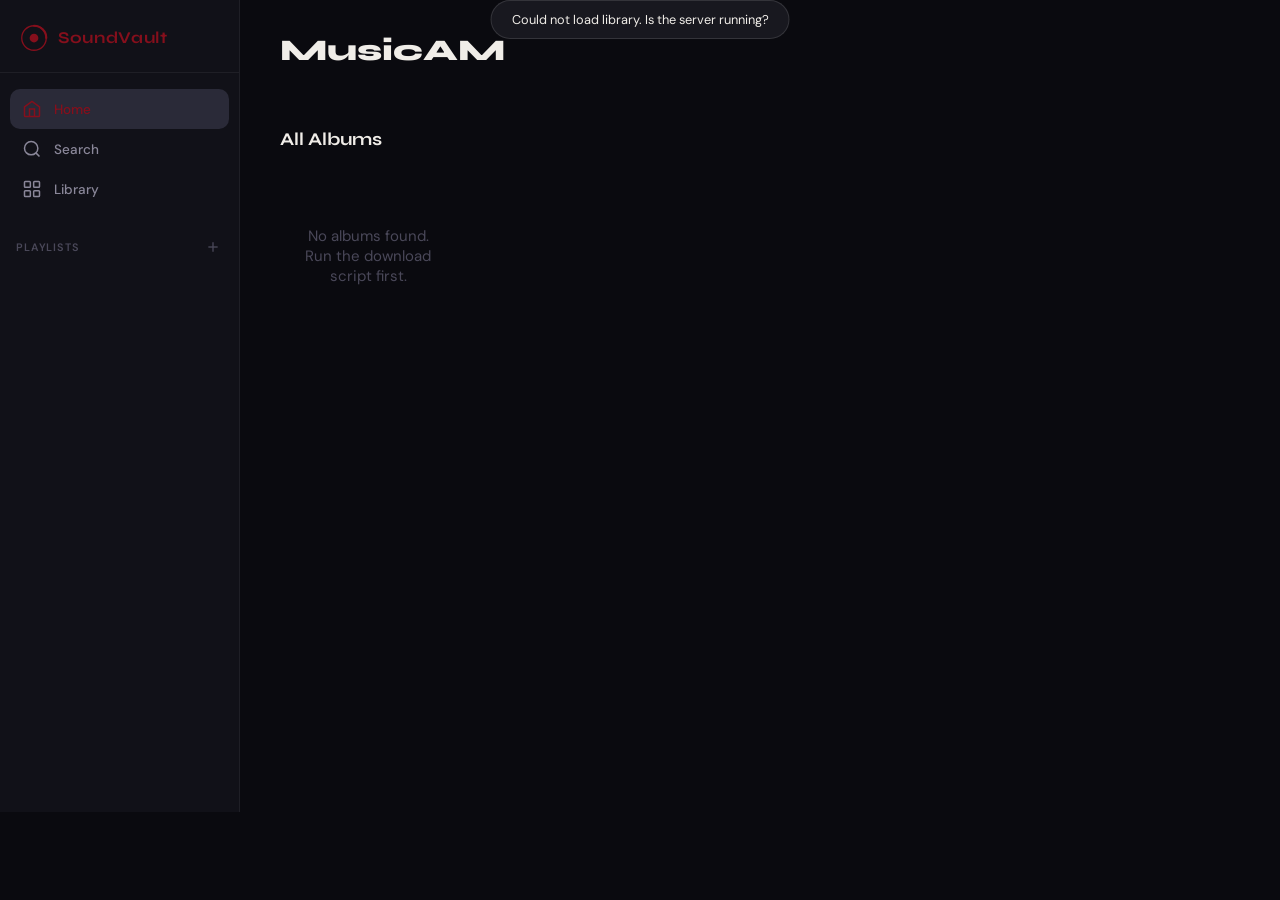
==== index.html @ 34a5ce70 "Add search bars to Songs and Downloaded sections" ====
<!DOCTYPE html>
<html lang="en">

<head>
  <meta charset="UTF-8" />
  <meta name="viewport"
    content="width=device-width, initial-scale=1.0, maximum-scale=1.0, user-scalable=no, viewport-fit=cover" />
  <meta name="apple-mobile-web-app-capable" content="yes" />
  <meta name="apple-mobile-web-app-status-bar-style" content="black-translucent" />
  <meta name="apple-mobile-web-app-title" content="SoundVault" />
  <meta name="theme-color" content="#0a0a0f" />
  <meta name="description" content="Your local music library — albums, stems, playlists" />

  <title>SoundVault</title>

  <!-- PWA -->
  <link rel="manifest" href="manifest.json" />
  <link rel="apple-touch-icon" href="icons/icon-192.png" />
  <link rel="apple-touch-startup-image" href="icons/icon-512.png" />

  <!-- Fonts -->
  <link rel="preconnect" href="https://fonts.googleapis.com" />
  <link rel="preconnect" href="https://fonts.gstatic.com" crossorigin />
  <link
    href="https://fonts.googleapis.com/css2?family=Syne:wght@400;600;700;800&family=DM+Sans:ital,opsz,wght@0,9..40,300;0,9..40,400;0,9..40,500;1,9..40,300&display=swap"
    rel="stylesheet" />

  <link rel="stylesheet" href="style.css" />
</head>

<body>

  <!-- ── Sidebar ─────────────────────────────────────────────── -->
  <aside id="sidebar">
    <div class="sidebar-logo">
      <svg viewBox="0 0 32 32" fill="none">
        <circle cx="16" cy="16" r="14" stroke="currentColor" stroke-width="1.5" />
        <circle cx="16" cy="16" r="5" fill="currentColor" />
        <path d="M16 2 A14 14 0 0 1 30 16" stroke="currentColor" stroke-width="2.5" stroke-linecap="round" />
      </svg>
      <span>SoundVault</span>
    </div>

    <nav class="sidebar-nav">
      <button class="nav-btn active" data-view="home">
        <svg viewBox="0 0 24 24" fill="none" stroke="currentColor" stroke-width="1.8">
          <path d="M3 9.5L12 3l9 6.5V20a1 1 0 01-1 1H4a1 1 0 01-1-1z" />
          <path d="M9 21V12h6v9" />
        </svg>
        Home
      </button>
      <button class="nav-btn" data-view="search">
        <svg viewBox="0 0 24 24" fill="none" stroke="currentColor" stroke-width="1.8">
          <circle cx="11" cy="11" r="8" />
          <path d="M21 21l-4.35-4.35" />
        </svg>
        Search
      </button>
      <button class="nav-btn" data-view="library">
        <svg viewBox="0 0 24 24" fill="none" stroke="currentColor" stroke-width="1.8">
          <rect x="3" y="3" width="7" height="7" rx="1" />
          <rect x="14" y="3" width="7" height="7" rx="1" />
          <rect x="3" y="14" width="7" height="7" rx="1" />
          <rect x="14" y="14" width="7" height="7" rx="1" />
        </svg>
        Library
      </button>
    </nav>

    <div class="sidebar-section">
      <div class="section-header">
        <span>Playlists</span>
        <button id="btn-new-playlist" title="New playlist">
          <svg viewBox="0 0 24 24" fill="none" stroke="currentColor" stroke-width="2">
            <line x1="12" y1="5" x2="12" y2="19" />
            <line x1="5" y1="12" x2="19" y2="12" />
          </svg>
        </button>
      </div>
      <ul id="sidebar-playlists"></ul>
    </div>
  </aside>

  <!-- ── Mobile bottom nav ───────────────────────────────────── -->
  <nav id="mobile-nav">
    <button class="mnav-btn active" data-view="home">
      <svg viewBox="0 0 24 24" fill="none" stroke="currentColor" stroke-width="1.8">
        <path d="M3 9.5L12 3l9 6.5V20a1 1 0 01-1 1H4a1 1 0 01-1-1z" />
        <path d="M9 21V12h6v9" />
      </svg>
      Home
    </button>
    <button class="mnav-btn" data-view="search">
      <svg viewBox="0 0 24 24" fill="none" stroke="currentColor" stroke-width="1.8">
        <circle cx="11" cy="11" r="8" />
        <path d="M21 21l-4.35-4.35" />
      </svg>
      Search
    </button>
    <button class="mnav-btn" data-view="library">
      <svg viewBox="0 0 24 24" fill="none" stroke="currentColor" stroke-width="1.8">
        <rect x="3" y="3" width="7" height="7" rx="1" />
        <rect x="14" y="3" width="7" height="7" rx="1" />
        <rect x="3" y="14" width="7" height="7" rx="1" />
        <rect x="14" y="14" width="7" height="7" rx="1" />
      </svg>
      Library
    </button>
    <button class="mnav-btn" data-view="playlists">
      <svg viewBox="0 0 24 24" fill="none" stroke="currentColor" stroke-width="1.8">
        <line x1="8" y1="6" x2="21" y2="6" />
        <line x1="8" y1="12" x2="21" y2="12" />
        <line x1="8" y1="18" x2="21" y2="18" />
        <circle cx="3" cy="6" r="1.5" fill="currentColor" />
        <circle cx="3" cy="12" r="1.5" fill="currentColor" />
        <circle cx="3" cy="18" r="1.5" fill="currentColor" />
      </svg>
      Playlists
    </button>
  </nav>

  <!-- ── Main content ────────────────────────────────────────── -->
  <main id="main-content">

    <!-- Home view -->
    <section id="view-home" class="view active">
      <div class="view-header">
        <h1>Music<span id="greeting-time">Vault</span></h1>
      </div>
      <h2 class="section-title">All Albums</h2>
      <div id="home-albums" class="card-grid"></div>
    </section>

    <!-- Search view -->
    <section id="view-search" class="view">
      <div class="search-bar-wrap">
        <svg class="search-icon" viewBox="0 0 24 24" fill="none" stroke="currentColor" stroke-width="2">
          <circle cx="11" cy="11" r="8" />
          <path d="M21 21l-4.35-4.35" />
        </svg>
        <input type="search" id="search-input" placeholder="Artists, songs, albums…" autocomplete="off" />
      </div>
      <div id="search-results"></div>
    </section>

    <!-- Library view -->
    <section id="view-library" class="view">

      <!-- Library root: category menu like Apple Music -->
      <div id="library-root">
        <div class="view-header">
          <h1 style="margin:0;">Your Library</h1>
        </div>
        <ul class="library-category-list">
          <li class="library-category-item" data-category="playlists">
            <div class="lib-cat-icon">
              <svg viewBox="0 0 24 24" fill="none" stroke="currentColor" stroke-width="1.8">
                <line x1="8" y1="6" x2="21" y2="6" />
                <line x1="8" y1="12" x2="21" y2="12" />
                <line x1="8" y1="18" x2="21" y2="18" />
                <circle cx="3" cy="6" r="1.5" fill="currentColor" />
                <circle cx="3" cy="12" r="1.5" fill="currentColor" />
                <circle cx="3" cy="18" r="1.5" fill="currentColor" />
              </svg>
            </div>
            <span class="lib-cat-label">Playlists</span>
            <svg class="lib-cat-chevron" viewBox="0 0 24 24" fill="none" stroke="currentColor" stroke-width="2">
              <polyline points="9 18 15 12 9 6" />
            </svg>
          </li>
          <li class="library-category-item" data-category="artists">
            <div class="lib-cat-icon">
              <svg viewBox="0 0 24 24" fill="none" stroke="currentColor" stroke-width="1.8">
                <path d="M20 21v-2a4 4 0 00-4-4H8a4 4 0 00-4 4v2" />
                <circle cx="12" cy="7" r="4" />
              </svg>
            </div>
            <span class="lib-cat-label">Artists</span>
            <svg class="lib-cat-chevron" viewBox="0 0 24 24" fill="none" stroke="currentColor" stroke-width="2">
              <polyline points="9 18 15 12 9 6" />
            </svg>
          </li>
          <li class="library-category-item" data-category="albums">
            <div class="lib-cat-icon">
              <svg viewBox="0 0 24 24" fill="none" stroke="currentColor" stroke-width="1.8">
                <rect x="3" y="3" width="7" height="7" rx="1" />
                <rect x="14" y="3" width="7" height="7" rx="1" />
                <rect x="3" y="14" width="7" height="7" rx="1" />
                <rect x="14" y="14" width="7" height="7" rx="1" />
              </svg>
            </div>
            <span class="lib-cat-label">Albums</span>
            <svg class="lib-cat-chevron" viewBox="0 0 24 24" fill="none" stroke="currentColor" stroke-width="2">
              <polyline points="9 18 15 12 9 6" />
            </svg>
          </li>
          <li class="library-category-item" data-category="songs">
            <div class="lib-cat-icon">
              <svg viewBox="0 0 24 24" fill="none" stroke="currentColor" stroke-width="1.8">
                <path d="M9 18V5l12-2v13" />
                <circle cx="6" cy="18" r="3" />
                <circle cx="18" cy="16" r="3" />
              </svg>
            </div>
            <span class="lib-cat-label">Songs</span>
            <svg class="lib-cat-chevron" viewBox="0 0 24 24" fill="none" stroke="currentColor" stroke-width="2">
              <polyline points="9 18 15 12 9 6" />
            </svg>
          </li>
          <li class="library-category-item" data-category="downloaded">
            <div class="lib-cat-icon">
              <svg viewBox="0 0 24 24" fill="none" stroke="currentColor" stroke-width="1.8">
                <circle cx="12" cy="12" r="10" />
                <polyline points="8 12 12 16 16 12" />
                <line x1="12" y1="8" x2="12" y2="16" />
              </svg>
            </div>
            <span class="lib-cat-label">Downloaded</span>
            <svg class="lib-cat-chevron" viewBox="0 0 24 24" fill="none" stroke="currentColor" stroke-width="2">
              <polyline points="9 18 15 12 9 6" />
            </svg>
          </li>
        </ul>

        <!-- Recently Added -->
        <h2 class="section-title" style="margin-top:32px;">Recently Added</h2>
        <div id="library-albums-recent" class="card-grid"></div>
      </div>

      <!-- Albums sub-view -->
      <div id="library-albums-view" class="hidden">
        <div class="sub-view-header">
          <button class="back-btn" id="btn-back-to-library-root">← Library</button>
          <div style="display:flex;align-items:center;gap:12px;">
            <select id="library-sort"
              style="background:var(--surface);color:var(--text);border:none;padding:6px 12px;border-radius:6px;font-family:'DM Sans',sans-serif;background:var(--bg-active);color:var(--text-primary);">
              <option value="newest">Newest</option>
              <option value="a-z">A - Z</option>
              <option value="z-a">Z - A</option>
            </select>
          </div>
        </div>
        <h1 style="font-family:var(--font-display);font-size:2rem;font-weight:800;margin-bottom:20px;">Albums</h1>
        <div id="library-albums" class="card-grid"></div>
      </div>

      <!-- Artists sub-view -->
      <div id="library-artists-view" class="hidden">
        <div class="sub-view-header">
          <button class="back-btn" id="btn-back-to-library-from-artists">← Library</button>
        </div>
        <h1 style="font-family:var(--font-display);font-size:2rem;font-weight:800;margin-bottom:20px;">Artists</h1>
        <div class="search-bar-wrap" style="margin-bottom: 16px;">
          <svg class="search-icon" viewBox="0 0 24 24" fill="none" stroke="currentColor" stroke-width="2">
            <circle cx="11" cy="11" r="8" />
            <path d="M21 21l-4.35-4.35" />
          </svg>
          <input type="search" id="artists-search-input" placeholder="Search" autocomplete="off" />
        </div>
        <div style="display:flex;align-items:flex-start;position:relative;width:100%;">
          <ul id="artists-list" class="artists-list" style="flex:1;min-width:0;"></ul>
          <div id="artists-az-scroll" class="az-scroll-container"></div>
        </div>
      </div>

      <!-- Artist detail sub-view -->
      <div id="library-artist-detail" class="hidden">
        <button class="back-btn" id="btn-back-to-artists">← Artists</button>
        <div class="artist-hero">
          <div class="artist-avatar" id="artist-avatar-icon">
            <svg viewBox="0 0 24 24" fill="none" stroke="currentColor" stroke-width="1.2">
              <path d="M20 21v-2a4 4 0 00-4-4H8a4 4 0 00-4 4v2" />
              <circle cx="12" cy="7" r="4" />
            </svg>
          </div>
          <div class="album-meta">
            <p class="meta-label">Artist</p>
            <h1 id="artist-detail-name"></h1>
            <p id="artist-detail-count" class="meta-count"></p>
            <div class="album-actions">
              <button class="btn-play-all" id="btn-play-artist">
                <svg viewBox="0 0 24 24" fill="currentColor">
                  <path d="M5 3l14 9-14 9z" />
                </svg>
                Play
              </button>
              <button class="btn-shuffle" id="btn-shuffle-artist">
                <svg viewBox="0 0 24 24" fill="none" stroke="currentColor" stroke-width="2">
                  <polyline points="16 3 21 3 21 8" />
                  <line x1="4" y1="20" x2="21" y2="3" />
                  <polyline points="21 16 21 21 16 21" />
                  <line x1="15" y1="15" x2="21" y2="21" />
                </svg>
                Shuffle
              </button>
            </div>
          </div>
        </div>
        <ul id="artist-track-list" class="track-list"></ul>
      </div>

      <!-- Songs sub-view -->
      <div id="library-songs-view" class="hidden">
        <div class="sub-view-header">
          <button class="back-btn" id="btn-back-to-library-from-songs">← Library</button>
        </div>
        <h1 style="font-family:var(--font-display);font-size:2rem;font-weight:800;margin-bottom:8px;">Songs</h1>
        <div class="search-bar-wrap" style="margin-bottom: 16px;">
          <svg class="search-icon" viewBox="0 0 24 24" fill="none" stroke="currentColor" stroke-width="2">
            <circle cx="11" cy="11" r="8"/>
            <path d="M21 21l-4.35-4.35"/>
          </svg>
          <input type="search" id="songs-search-input" placeholder="Search" autocomplete="off" />
        </div>
        <div class="songs-actions">
          <button class="btn-play-all" id="btn-play-all-songs">
            <svg viewBox="0 0 24 24" fill="currentColor">
              <path d="M5 3l14 9-14 9z" />
            </svg>
            Play
          </button>
          <button class="btn-shuffle" id="btn-shuffle-all-songs">
            <svg viewBox="0 0 24 24" fill="none" stroke="currentColor" stroke-width="2">
              <polyline points="16 3 21 3 21 8" />
              <line x1="4" y1="20" x2="21" y2="3" />
              <polyline points="21 16 21 21 16 21" />
              <line x1="15" y1="15" x2="21" y2="21" />
            </svg>
            Shuffle
          </button>
        </div>
        <ul id="all-songs-list" class="track-list songs-track-list"></ul>
      </div>

      <!-- Downloaded sub-view -->
      <div id="library-downloaded-view" class="hidden">
        <div class="sub-view-header">
          <button class="back-btn" id="btn-back-to-library-from-downloaded">← Library</button>
        </div>
        <h1 style="font-family:var(--font-display);font-size:2rem;font-weight:800;margin-bottom:8px;">Downloaded</h1>
        <div class="search-bar-wrap" style="margin-bottom: 16px;">
          <svg class="search-icon" viewBox="0 0 24 24" fill="none" stroke="currentColor" stroke-width="2">
            <circle cx="11" cy="11" r="8"/>
            <path d="M21 21l-4.35-4.35"/>
          </svg>
          <input type="search" id="downloaded-search-input" placeholder="Search" autocomplete="off" />
        </div>
        <div class="songs-actions" id="downloaded-actions">
          <button class="btn-play-all" id="btn-play-downloaded">
            <svg viewBox="0 0 24 24" fill="currentColor">
              <path d="M5 3l14 9-14 9z" />
            </svg>
            Play
          </button>
          <button class="btn-shuffle" id="btn-shuffle-downloaded">
            <svg viewBox="0 0 24 24" fill="none" stroke="currentColor" stroke-width="2">
              <polyline points="16 3 21 3 21 8" />
              <line x1="4" y1="20" x2="21" y2="3" />
              <polyline points="21 16 21 21 16 21" />
              <line x1="15" y1="15" x2="21" y2="21" />
            </svg>
            Shuffle
          </button>
        </div>
        <ul id="downloaded-songs-list" class="track-list songs-track-list"></ul>
      </div>

      <!-- Album detail sub-view -->
      <div id="album-detail" class="hidden">
        <button class="back-btn" id="btn-back-library">← Back</button>
        <div class="album-hero">
          <div class="album-art-lg" id="detail-art"></div>
          <div class="album-meta">
            <p class="meta-label">Album</p>
            <h1 id="detail-title"></h1>
            <div class="album-actions">
              <button class="btn-play-all" id="btn-play-album">
                <svg viewBox="0 0 24 24" fill="currentColor">
                  <path d="M5 3l14 9-14 9z" />
                </svg>
                Play All
              </button>
              <button class="btn-shuffle" id="btn-shuffle-album">
                <svg viewBox="0 0 24 24" fill="none" stroke="currentColor" stroke-width="2">
                  <polyline points="16 3 21 3 21 8" />
                  <line x1="4" y1="20" x2="21" y2="3" />
                  <polyline points="21 16 21 21 16 21" />
                  <line x1="15" y1="15" x2="21" y2="21" />
                </svg>
                Shuffle
              </button>
              <button class="btn-add-playlist" id="btn-add-album-to-playlist">+ Playlist</button>
            </div>
          </div>
        </div>
        <ul id="track-list" class="track-list"></ul>
      </div>

    </section>

    <!-- Playlists view (mobile) -->
    <section id="view-playlists" class="view">
      <div class="view-header">
        <h1>Playlists</h1>
        <button class="pill-btn" id="btn-new-playlist-mobile">+ New</button>
      </div>
      <ul id="playlist-list-mobile" class="playlist-list"></ul>
    </section>

    <!-- Playlist detail view -->
    <section id="view-playlist-detail" class="view">
      <button class="back-btn" id="btn-back-playlists">← Back</button>
      <div class="album-hero">
        <div class="album-art-lg playlist-art" id="pl-detail-art">
          <svg viewBox="0 0 24 24" fill="none" stroke="currentColor" stroke-width="1.2">
            <line x1="8" y1="6" x2="21" y2="6" />
            <line x1="8" y1="12" x2="21" y2="12" />
            <line x1="8" y1="18" x2="21" y2="18" />
          </svg>
        </div>
        <div class="album-meta">
          <p class="meta-label">Playlist</p>
          <h1 id="pl-detail-title" contenteditable="true" spellcheck="false"></h1>
          <p id="pl-detail-count" class="meta-count"></p>
          <div class="album-actions">
            <button class="btn-play-all" id="btn-play-playlist">
              <svg viewBox="0 0 24 24" fill="currentColor">
                <path d="M5 3l14 9-14 9z" />
              </svg>
              Play All
            </button>
            <button class="btn-shuffle" id="btn-shuffle-playlist">
              <svg viewBox="0 0 24 24" fill="none" stroke="currentColor" stroke-width="2">
                <polyline points="16 3 21 3 21 8" />
                <line x1="4" y1="20" x2="21" y2="3" />
                <polyline points="21 16 21 21 16 21" />
                <line x1="15" y1="15" x2="21" y2="21" />
              </svg>
              Shuffle
            </button>
            <button class="btn-danger" id="btn-delete-playlist">Delete</button>
          </div>
        </div>
      </div>
      <ul id="pl-track-list" class="track-list"></ul>
    </section>

  </main>

  <!-- ── Now Playing Bar ─────────────────────────────────────── -->
  <div id="player-bar" class="hidden">
    <div class="player-track">
      <div class="player-art" id="player-art">
        <svg viewBox="0 0 24 24" fill="none" stroke="currentColor" stroke-width="1.5">
          <circle cx="12" cy="12" r="9" />
          <circle cx="12" cy="12" r="3" fill="currentColor" />
        </svg>
      </div>
      <div class="player-info">
        <p id="player-title" class="player-title">—</p>
        <p id="player-album" class="player-album"><span>—</span></p>
      </div>
      <button class="player-like" id="btn-like" title="Like">
        <svg viewBox="0 0 24 24" fill="none" stroke="currentColor" stroke-width="2">
          <path
            d="M20.84 4.61a5.5 5.5 0 00-7.78 0L12 5.67l-1.06-1.06a5.5 5.5 0 00-7.78 7.78l1.06 1.06L12 21.23l7.78-7.78 1.06-1.06a5.5 5.5 0 000-7.78z" />
        </svg>
      </button>
      <button class="player-add" id="btn-add-playlist-player" title="Add to Playlist"
        style="background:none;border:none;color:var(--text-muted);cursor:pointer;margin-left:8px;">
        <svg viewBox="0 0 24 24" fill="none" stroke="currentColor" stroke-width="2" width="20" height="20">
          <line x1="12" y1="5" x2="12" y2="19" />
          <line x1="5" y1="12" x2="19" y2="12" />
        </svg>
      </button>
    </div>

    <div class="player-controls">
      <div class="player-top-controls">
        <button id="btn-shuffle" class="ctrl-btn" title="Shuffle">
          <svg viewBox="0 0 24 24" fill="none" stroke="currentColor" stroke-width="2">
            <polyline points="16 3 21 3 21 8" />
            <line x1="4" y1="20" x2="21" y2="3" />
            <polyline points="21 16 21 21 16 21" />
            <line x1="15" y1="15" x2="21" y2="21" />
          </svg>
        </button>
        <button id="btn-prev" class="ctrl-btn" title="Previous">
          <svg viewBox="0 0 24 24" fill="currentColor">
            <polygon points="19 20 9 12 19 4 19 20" />
            <line x1="5" y1="19" x2="5" y2="5" stroke="currentColor" stroke-width="2" />
          </svg>
        </button>
        <button id="btn-play-pause" class="ctrl-btn ctrl-play" title="Play/Pause">
          <svg id="icon-play" viewBox="0 0 24 24" fill="currentColor">
            <path d="M5 3l14 9-14 9z" />
          </svg>
          <svg id="icon-pause" viewBox="0 0 24 24" fill="currentColor" class="hidden">
            <rect x="6" y="4" width="4" height="16" />
            <rect x="14" y="4" width="4" height="16" />
          </svg>
        </button>
        <button id="btn-next" class="ctrl-btn" title="Next">
          <svg viewBox="0 0 24 24" fill="currentColor">
            <polygon points="5 4 15 12 5 20 5 4" />
            <line x1="19" y1="5" x2="19" y2="19" stroke="currentColor" stroke-width="2" />
          </svg>
        </button>
        <button id="btn-repeat" class="ctrl-btn" title="Repeat">
          <svg viewBox="0 0 24 24" fill="none" stroke="currentColor" stroke-width="2">
            <polyline points="17 1 21 5 17 9" />
            <path d="M3 11V9a4 4 0 014-4h14" />
            <polyline points="7 23 3 19 7 15" />
            <path d="M21 13v2a4 4 0 01-4 4H3" />
          </svg>
        </button>
      </div>
      <div class="player-progress-row">
        <span id="time-current">0:00</span>
        <div class="progress-track" id="progress-track">
          <div class="progress-bar" id="progress-bar"></div>
          <div class="progress-thumb" id="progress-thumb"></div>
        </div>
        <span id="time-total">0:00</span>
      </div>
    </div>

    <div class="player-right">
      <div class="volume-wrap">
        <svg class="vol-icon" viewBox="0 0 24 24" fill="none" stroke="currentColor" stroke-width="2">
          <polygon points="11 5 6 9 2 9 2 15 6 15 11 19 11 5" />
          <path d="M15.54 8.46a5 5 0 010 7.07" />
          <path d="M19.07 4.93a10 10 0 010 14.14" />
        </svg>
        <input type="range" id="volume-slider" min="0" max="1" step="0.01" value="1" />
      </div>
      <button id="btn-queue" class="ctrl-btn" title="Queue">
        <svg viewBox="0 0 24 24" fill="none" stroke="currentColor" stroke-width="2">
          <line x1="8" y1="6" x2="21" y2="6" />
          <line x1="8" y1="12" x2="21" y2="12" />
          <line x1="8" y1="18" x2="21" y2="18" />
          <circle cx="3" cy="6" r="1.5" fill="currentColor" />
          <circle cx="3" cy="12" r="1.5" fill="currentColor" />
          <circle cx="3" cy="18" r="1.5" fill="currentColor" />
        </svg>
      </button>
    </div>
  </div>


  <!-- ── Queue Panel ─────────────────────────────────────────── -->
  <div id="queue-panel" class="panel hidden">
    <div class="panel-header">
      <h3>Up Next</h3>
      <button class="panel-close" id="btn-close-queue">×</button>
    </div>
    <ul id="queue-list"></ul>
  </div>

  <!-- ── Playlist Modal ─────────────────────────────────────── -->
  <div id="modal-overlay" class="hidden">
    <div id="modal">
      <h3 id="modal-title">Add to Playlist</h3>
      <div id="modal-body"></div>
      <div class="modal-actions">
        <button class="btn-secondary" id="modal-cancel">Cancel</button>
      </div>
    </div>
  </div>

  <!-- ── Context Menu ────────────────────────────────────────── -->
  <ul id="context-menu" class="hidden">
    <li id="ctx-play">Play now</li>
    <li id="ctx-next">Play next</li>
    <li id="ctx-add-queue">Add to queue</li>
    <li class="separator"></li>
    <li id="ctx-add-playlist">Add to playlist</li>
    <li id="ctx-remove-playlist" class="hidden danger">Remove from playlist</li>
    <li id="ctx-rename">Rename</li>
  </ul>

  <!-- ── Hidden audio element ───────────────────────────────── -->
  <audio id="audio-engine" preload="auto"></audio>

  <script src="main.js"></script>
</body>

</html>
---- style.css ----
/* ============================================================
   SoundVault — Stylesheet
   Aesthetic: Dark luxury / editorial — deep blacks, warm reds,
   generous space, cinematic typography
   ============================================================ */

/* ── Reset & Variables ─────────────────────────────────────── */
*,
*::before,
*::after {
  box-sizing: border-box;
  margin: 0;
  padding: 0;
}

:root {
  /* Palette */
  --bg-deep: #0a0a0f;
  --bg-surface: #111118;
  --bg-raised: #18181f;
  --bg-hover: #22222e;
  --bg-active: #2a2a38;
  --border: rgba(255, 255, 255, 0.06);
  --border-hi: rgba(255, 255, 255, 0.12);

  /* Text */
  --text-primary: #f0ede8;
  --text-secondary: #8a8799;
  --text-muted: #4a4859;

  /* Accent */
  --red: #850f1c;
  --red-dim: #3d0f15;
  --red-glow: rgba(213, 0, 0, 1);
  --teal: #4ecdc4;
  --teal-dim: rgba(78, 205, 196, 0.15);

  /* Player */
  --player-h: 88px;
  --player-h-mob: 68px;
  --sidebar-w: 240px;
  --mobile-nav-h: 64px;

  /* Misc */
  --radius: 10px;
  --radius-lg: 16px;
  --radius-pill: 999px;
  --shadow: 0 8px 32px rgba(0, 0, 0, 0.6);
  --shadow-lg: 0 16px 64px rgba(0, 0, 0, 0.8);

  /* Fonts */
  --font-display: 'Syne', sans-serif;
  --font-body: 'DM Sans', sans-serif;

  /* Transitions */
  --t: 0.2s ease;
  --t-slow: 0.4s cubic-bezier(0.22, 1, 0.36, 1);
}

html {
  height: 100%;
  font-size: 15px;
}

body {
  height: 100%;
  font-family: var(--font-body);
  background: var(--bg-deep);
  color: var(--text-primary);
  display: grid;
  grid-template-columns: var(--sidebar-w) minmax(0, 1fr);
  grid-template-rows: 1fr var(--player-h);
  grid-template-areas:
    "sidebar main"
    "player  player";
  overflow: hidden;
  -webkit-font-smoothing: antialiased;
}

/* ── Scrollbar ─────────────────────────────────────────────── */
::-webkit-scrollbar {
  width: 4px;
}

::-webkit-scrollbar-track {
  background: transparent;
}

::-webkit-scrollbar-thumb {
  background: var(--bg-active);
  border-radius: 2px;
}

/* ── Sidebar ───────────────────────────────────────────────── */
#sidebar {
  grid-area: sidebar;
  background: var(--bg-surface);
  border-right: 1px solid var(--border);
  display: flex;
  flex-direction: column;
  overflow-y: auto;
  padding: 0 0 24px;
  user-select: none;
}

.sidebar-logo {
  display: flex;
  align-items: center;
  gap: 10px;
  padding: 24px 20px 20px;
  font-family: var(--font-display);
  font-size: 1.1rem;
  font-weight: 700;
  letter-spacing: 0.04em;
  color: var(--red);
  border-bottom: 1px solid var(--border);
  margin-bottom: 8px;
}

.sidebar-logo svg {
  width: 28px;
  height: 28px;
  color: var(--red);
}

.sidebar-nav {
  padding: 8px 10px;
}

.nav-btn {
  display: flex;
  align-items: center;
  gap: 12px;
  width: 100%;
  padding: 10px 12px;
  background: none;
  border: none;
  border-radius: var(--radius);
  color: var(--text-secondary);
  font-family: var(--font-body);
  font-size: 0.9rem;
  font-weight: 500;
  cursor: pointer;
  transition: background var(--t), color var(--t);
  text-align: left;
}

.nav-btn svg {
  width: 20px;
  height: 20px;
  flex-shrink: 0;
}

.nav-btn:hover {
  background: var(--bg-hover);
  color: var(--text-primary);
}

.nav-btn.active {
  background: var(--bg-active);
  color: var(--red);
}

.sidebar-section {
  padding: 20px 10px 0;
  flex: 1;
  min-height: 0;
  overflow-y: auto;
}

.section-header {
  display: flex;
  align-items: center;
  justify-content: space-between;
  padding: 0 6px 10px;
  font-size: 0.72rem;
  font-weight: 600;
  letter-spacing: 0.08em;
  text-transform: uppercase;
  color: var(--text-muted);
}

.section-header button {
  background: none;
  border: none;
  color: var(--text-muted);
  cursor: pointer;
  padding: 2px;
  border-radius: 4px;
  transition: color var(--t);
  display: flex;
}

.section-header button svg {
  width: 16px;
  height: 16px;
}

.section-header button:hover {
  color: var(--text-primary);
}

#sidebar-playlists {
  list-style: none;
}

#sidebar-playlists li {
  padding: 8px 12px;
  border-radius: var(--radius);
  font-size: 0.88rem;
  color: var(--text-secondary);
  cursor: pointer;
  transition: background var(--t), color var(--t);
  white-space: nowrap;
  overflow: hidden;
  text-overflow: ellipsis;
}

#sidebar-playlists li:hover {
  background: var(--bg-hover);
  color: var(--text-primary);
}

#sidebar-playlists li.active {
  color: var(--red);
}

/* ── Main content ──────────────────────────────────────────── */
#main-content {
  grid-area: main;
  overflow-y: auto;
  padding: calc(32px + env(safe-area-inset-top)) 40px calc(100px + env(safe-area-inset-bottom));
  position: relative;
}

.view {
  display: none;
}

.view.active {
  display: block;
  animation: fadeIn 0.25s ease;
}

@keyframes fadeIn {
  from {
    opacity: 0;
    transform: translateY(6px);
  }

  to {
    opacity: 1;
  }
}

.view-header {
  display: flex;
  align-items: center;
  justify-content: space-between;
  margin-bottom: 28px;
}

.view-header h1 {
  font-family: var(--font-display);
  font-size: 2rem;
  font-weight: 800;
}

h1 {
  font-family: var(--font-display);
  font-size: 1.8rem;
  font-weight: 800;
  margin-bottom: 24px;
}

h2.section-title {
  font-family: var(--font-display);
  font-size: 1.2rem;
  font-weight: 700;
  margin: 36px 0 16px;
  color: var(--text-primary);
}

/* ── Library Category List (Apple Music style) ─────────────── */
.library-category-list {
  list-style: none;
  border: 1px solid var(--border);
  border-radius: var(--radius-lg);
  overflow: hidden;
  background: var(--bg-surface);
}

.library-category-item {
  display: flex;
  align-items: center;
  gap: 14px;
  padding: 14px 16px;
  cursor: pointer;
  transition: background var(--t);
  border-bottom: 1px solid var(--border);
  user-select: none;
}

.library-category-item:last-child {
  border-bottom: none;
}

.library-category-item:hover {
  background: var(--bg-hover);
}

.library-category-item:active {
  background: var(--bg-active);
}

.lib-cat-icon {
  width: 32px;
  height: 32px;
  border-radius: 8px;
  background: var(--bg-surface);
  display: flex;
  align-items: center;
  justify-content: center;
  flex-shrink: 0;
}

.lib-cat-icon svg {
  width: 24px;
  height: 24px;
  color: #fa243c;
}

.lib-cat-label {
  flex: 1;
  font-size: 1.1rem;
  font-weight: 500;
  color: #fa243c;
}

.lib-cat-chevron {
  width: 16px;
  height: 16px;
  color: var(--text-muted);
  flex-shrink: 0;
}

/* ── Sub-view header ───────────────────────────────────────── */
.sub-view-header {
  display: flex;
  align-items: center;
  justify-content: space-between;
  margin-bottom: 16px;
}

/* ── Songs actions bar ─────────────────────────────────────── */
.songs-actions {
  display: flex;
  gap: 12px;
  align-items: center;
  margin-bottom: 20px;
  flex-wrap: wrap;
}

/* ── Songs track list (with album art thumbnails) ──────────── */
.songs-track-list li {
  display: grid;
  grid-template-columns: 44px 1fr auto;
  align-items: center;
  gap: 12px;
  padding: 8px 12px;
  border-radius: var(--radius);
  cursor: pointer;
  transition: background var(--t);
  user-select: none;
}

.songs-track-list li:hover {
  background: var(--bg-hover);
}

.song-thumb {
  width: 44px;
  height: 44px;
  border-radius: 6px;
  flex-shrink: 0;
  display: flex;
  align-items: center;
  justify-content: center;
  overflow: hidden;
}

.song-info {
  min-width: 0;
}

.song-info .track-title {
  font-size: 0.9rem;
  font-weight: 500;
  white-space: nowrap;
  overflow: hidden;
  text-overflow: ellipsis;
}

.song-info .player-album {
  font-size: 0.78rem;
  color: var(--text-muted);
  white-space: nowrap;
  overflow: hidden;
  text-overflow: ellipsis;
}

/* ── Artists list ──────────────────────────────────────────── */
.artists-list {
  list-style: none;
}

.artist-list-item {
  display: flex;
  align-items: center;
  gap: 14px;
  padding: 10px 12px;
  border-radius: var(--radius);
  cursor: pointer;
  transition: background var(--t);
  user-select: none;
}

.artist-list-item:hover {
  background: var(--bg-hover);
}

.artist-list-avatar {
  width: 48px;
  height: 48px;
  border-radius: 50%;
  background: var(--bg-active);
  display: flex;
  align-items: center;
  justify-content: center;
  flex-shrink: 0;
  border: 1px solid var(--border);
}

.artist-list-avatar svg {
  width: 22px;
  height: 22px;
  color: var(--text-muted);
}

.artist-list-info {
  flex: 1;
  min-width: 0;
  display: flex;
  flex-direction: column;
  gap: 2px;
}

.artist-list-name {
  font-size: 0.92rem;
  font-weight: 600;
  white-space: nowrap;
  overflow: hidden;
  text-overflow: ellipsis;
  color: var(--text-primary);
}

.artist-list-count {
  font-size: 0.78rem;
  color: var(--text-muted);
}

.artist-separator {
  font-size: 1.1rem;
  font-weight: 700;
  color: var(--text-primary);
  margin: 16px 0 8px 12px;
}

.az-scroll-container {
  position: sticky;
  top: 100px;
  height: calc(100vh - 300px);
  min-height: 200px;
  display: flex;
  flex-direction: column;
  justify-content: space-between;
  align-items: center;
  margin-left: 10px;
  padding-right: 4px;
  font-size: 0.7rem;
  font-weight: 700;
  color: var(--red);
  user-select: none;
  touch-action: none;
}

.az-char {
  cursor: pointer;
  padding: 1px 4px;
  border-radius: 4px;
  transition: background var(--t), color var(--t);
}

.az-char:hover {
  background: var(--bg-hover);
  color: var(--text-primary);
}

/* ── Artist detail hero ────────────────────────────────────── */
.artist-hero {
  display: flex;
  gap: 28px;
  align-items: flex-end;
  margin-bottom: 28px;
  padding-bottom: 24px;
  border-bottom: 1px solid var(--border);
}

.artist-avatar {
  width: 160px;
  height: 160px;
  border-radius: 50%;
  background: var(--bg-active);
  flex-shrink: 0;
  display: flex;
  align-items: center;
  justify-content: center;
  box-shadow: var(--shadow-lg);
  border: 2px solid var(--border-hi);
}

.artist-avatar svg {
  width: 50%;
  height: 50%;
  color: var(--text-muted);
}

/* ── Card grid ─────────────────────────────────────────────── */
.card-grid {
  display: grid;
  grid-template-columns: repeat(auto-fill, minmax(160px, 1fr));
  gap: 20px;
}

.album-card {
  cursor: pointer;
  border-radius: var(--radius-lg);
  padding: 14px;
  background: var(--bg-surface);
  border: 1px solid var(--border);
  transition: background var(--t), transform var(--t), border-color var(--t);
  position: relative;
  overflow: hidden;
}

.album-card:hover {
  background: var(--bg-raised);
  border-color: var(--border-hi);
  transform: translateY(-2px);
}

.album-card:hover .card-play-btn {
  opacity: 1;
  transform: translateY(0);
}

.card-art {
  aspect-ratio: 1;
  border-radius: 8px;
  background: var(--bg-active);
  margin-bottom: 12px;
  display: flex;
  align-items: center;
  justify-content: center;
  overflow: hidden;
  position: relative;
}

.card-art svg {
  width: 40%;
  height: 40%;
  color: var(--text-muted);
}

.card-play-btn {
  position: absolute;
  bottom: 8px;
  right: 8px;
  width: 40px;
  height: 40px;
  border-radius: 50%;
  background: var(--red);
  border: none;
  cursor: pointer;
  display: flex;
  align-items: center;
  justify-content: center;
  opacity: 0;
  transform: translateY(6px);
  transition: opacity var(--t), transform var(--t), box-shadow var(--t);
  box-shadow: 0 4px 16px rgba(200, 169, 110, 0.4);
  z-index: 2;
}

.card-play-btn svg {
  width: 16px;
  height: 16px;
  fill: #0a0a0f;
  margin-left: 2px;
}

.card-play-btn:hover {
  box-shadow: 0 6px 24px rgba(200, 169, 110, 0.6);
}

.card-title {
  font-size: 0.88rem;
  font-weight: 600;
  white-space: nowrap;
  overflow: hidden;
  text-overflow: ellipsis;
  color: var(--text-primary);
}

.card-sub {
  font-size: 0.78rem;
  color: var(--text-muted);
  margin-top: 3px;
}

/* Album colour strips for visual variety */
.card-art[data-hue="0"] {
  background: linear-gradient(135deg, #1a1018, #2a1520);
}

.card-art[data-hue="1"] {
  background: linear-gradient(135deg, #0f1a20, #152535);
}

.card-art[data-hue="2"] {
  background: linear-gradient(135deg, #161a0f, #252a15);
}

.card-art[data-hue="3"] {
  background: linear-gradient(135deg, #1a1018, #301825);
}

.card-art[data-hue="4"] {
  background: linear-gradient(135deg, #101820, #152530);
}

/* ── Search ────────────────────────────────────────────────── */
.search-bar-wrap {
  position: relative;
  margin-bottom: 28px;
}

.search-bar-wrap .search-icon {
  position: absolute;
  left: 16px;
  top: 50%;
  transform: translateY(-50%);
  width: 18px;
  height: 18px;
  color: var(--text-muted);
  pointer-events: none;
}

#search-input,
#artists-search-input {
  width: 100%;
  padding: 14px 20px 14px 46px;
  background: var(--bg-surface);
  border: 1px solid var(--border);
  border-radius: var(--radius-pill);
  color: var(--text-primary);
  font-family: var(--font-body);
  font-size: 0.95rem;
  outline: none;
  transition: border-color var(--t), box-shadow var(--t);
}

#search-input:focus,
#artists-search-input:focus {
  border-color: var(--red-dim);
  box-shadow: 0 0 0 3px var(--red-glow);
}

#search-input::placeholder,
#artists-search-input::placeholder {
  color: var(--text-muted);
}

#search-results .search-section-title {
  font-size: 0.75rem;
  font-weight: 600;
  letter-spacing: 0.08em;
  text-transform: uppercase;
  color: var(--text-muted);
  margin-bottom: 12px;
}

/* ── Album hero ────────────────────────────────────────────── */
.back-btn {
  background: none;
  border: none;
  color: var(--text-secondary);
  cursor: pointer;
  font-family: var(--font-body);
  font-size: 0.88rem;
  padding: 6px 0;
  margin-bottom: 24px;
  display: inline-flex;
  align-items: center;
  gap: 6px;
  transition: color var(--t);
}

.back-btn:hover {
  color: var(--text-primary);
}

.album-hero {
  display: flex;
  gap: 32px;
  align-items: flex-end;
  margin-bottom: 32px;
  padding-bottom: 28px;
  border-bottom: 1px solid var(--border);
}

.album-art-lg {
  width: 200px;
  height: 200px;
  border-radius: var(--radius-lg);
  background: var(--bg-active);
  flex-shrink: 0;
  display: flex;
  align-items: center;
  justify-content: center;
  box-shadow: var(--shadow-lg);
  overflow: hidden;
}

.album-art-lg svg {
  width: 50%;
  height: 50%;
  color: var(--text-muted);
}

.playlist-art {
  background: var(--bg-raised);
  border: 1px solid var(--border);
}

.album-meta {
  flex: 1;
  min-width: 0;
}

.meta-label {
  font-size: 0.75rem;
  font-weight: 600;
  letter-spacing: 0.1em;
  text-transform: uppercase;
  color: var(--text-muted);
  margin-bottom: 8px;
}

.meta-count {
  font-size: 0.85rem;
  color: var(--text-muted);
  margin-top: 6px;
}

.album-meta h1 {
  font-family: var(--font-display);
  font-size: 2.2rem;
  font-weight: 800;
  margin-bottom: 16px;
  line-height: 1.1;
}

.album-actions {
  display: flex;
  gap: 12px;
  align-items: center;
  flex-wrap: wrap;
}

.btn-play-all {
  display: flex;
  align-items: center;
  gap: 8px;
  padding: 12px 28px;
  background: var(--red);
  color: #fa243c;
  border: none;
  border-radius: var(--radius-pill);
  font-family: var(--font-body);
  font-weight: 700;
  font-size: 0.9rem;
  cursor: pointer;
  transition: opacity var(--t), transform var(--t);
}

.btn-play-all svg {
  width: 14px;
  height: 14px;
}

.btn-play-all:hover {
  opacity: 0.85;
  transform: scale(1.02);
}

.btn-shuffle,
.btn-add-playlist,
.btn-secondary,
.pill-btn {
  display: flex;
  align-items: center;
  gap: 8px;
  padding: 10px 20px;
  background: transparent;
  border: 1px solid var(--border-hi);
  border-radius: var(--radius-pill);
  color: #fa243c;
  font-family: var(--font-body);
  font-size: 0.88rem;
  font-weight: 500;
  cursor: pointer;
  transition: background var(--t), border-color var(--t);
}

.btn-shuffle svg {
  width: 16px;
  height: 16px;
}

.btn-shuffle:hover,
.btn-add-playlist:hover,
.btn-secondary:hover,
.pill-btn:hover {
  background: var(--bg-hover);
  border-color: var(--border-hi);
}

.btn-danger {
  padding: 10px 20px;
  background: transparent;
  border: 1px solid rgba(255, 80, 80, 0.3);
  border-radius: var(--radius-pill);
  color: #ff6060;
  font-family: var(--font-body);
  font-size: 0.88rem;
  cursor: pointer;
  transition: background var(--t);
}

.btn-danger:hover {
  background: rgba(255, 80, 80, 0.1);
}

/* ── Track list ────────────────────────────────────────────── */
.track-list {
  list-style: none;
}

.track-list li {
  display: grid;
  grid-template-columns: 36px 1fr auto;
  align-items: center;
  gap: 12px;
  padding: 10px 12px;
  border-radius: var(--radius);
  cursor: pointer;
  transition: background var(--t);
  user-select: none;
}

.track-list li:hover {
  background: var(--bg-hover);
}

.track-list li.active {
  background: var(--bg-active);
  color: var(--red);
}

.track-num {
  text-align: center;
  font-size: 0.85rem;
  color: var(--text-muted);
  font-variant-numeric: tabular-nums;
}

.track-list li.active .track-num {
  color: var(--red);
}

.playing-indicator {
  display: none;
  align-items: center;
  gap: 2px;
  height: 14px;
}

.playing-indicator span {
  display: inline-block;
  width: 3px;
  background: var(--red);
  border-radius: 2px;
  animation: bar-bounce 0.8s ease infinite;
}

.playing-indicator span:nth-child(2) {
  animation-delay: 0.15s;
}

.playing-indicator span:nth-child(3) {
  animation-delay: 0.3s;
}

@keyframes bar-bounce {

  0%,
  100% {
    height: 4px;
  }

  50% {
    height: 14px;
  }
}

.track-list li.active .track-num-wrap {
  display: none;
}

.track-list li.active .playing-indicator {
  display: flex;
}

.track-info {
  min-width: 0;
}

.track-title {
  font-size: 0.9rem;
  font-weight: 500;
  white-space: nowrap;
  overflow: hidden;
  text-overflow: ellipsis;
}

.track-list li.active .track-title {
  color: var(--red);
}

.track-duration {
  font-size: 0.82rem;
  color: var(--text-muted);
  font-variant-numeric: tabular-nums;
  white-space: nowrap;
}

.track-format {
  font-size: 0.72rem;
  color: var(--text-muted);
  background: var(--bg-active);
  padding: 2px 6px;
  border-radius: 4px;
  display: inline-block;
}

/* ── Player bar ────────────────────────────────────────────── */
#player-bar {
  grid-area: player;
  display: grid;
  grid-template-columns: 1fr 2fr 1fr;
  align-items: center;
  gap: 8px;
  padding: 0 16px env(safe-area-inset-bottom);
  background: var(--bg-surface);
  border-top: 1px solid var(--border);
  backdrop-filter: blur(20px);
  -webkit-backdrop-filter: blur(20px);
  z-index: 100;
  transition: all var(--t);
}

#player-bar.hidden {
  display: none !important;
}

/* Fullscreen Mode */
#player-bar.fullscreen {
  position: fixed;
  inset: 0;
  display: flex;
  flex-direction: column;
  justify-content: center;
  padding: calc(40px + env(safe-area-inset-top)) 40px calc(40px + env(safe-area-inset-bottom));
  background: rgba(10, 10, 15, 0.95);
  backdrop-filter: blur(40px);
  -webkit-backdrop-filter: blur(40px);
  z-index: 1000;
  border: none;
}

#player-bar.fullscreen .player-track {
  flex-direction: column;
  text-align: center;
  margin-bottom: 40px;
}

#player-bar.fullscreen .player-art {
  width: min(80vw, 320px);
  height: min(80vw, 320px);
  margin-bottom: 24px;
}

#player-bar.fullscreen .player-title {
  font-size: 1.6rem;
  margin-bottom: 8px;
  white-space: normal;
}

#player-bar.fullscreen .player-album {
  font-size: 1rem;
}

#player-bar.fullscreen .player-controls {
  width: 100%;
  max-width: 400px;
  margin: 0 auto 30px;
}

#player-bar.fullscreen .player-right {
  justify-content: center;
}

/* Track info */
.player-track {
  display: flex;
  align-items: center;
  gap: 14px;
  min-width: 0;
}

.player-art {
  width: 52px;
  height: 52px;
  border-radius: 8px;
  background: var(--bg-active);
  flex-shrink: 0;
  display: flex;
  align-items: center;
  justify-content: center;
  overflow: hidden;
}

.player-art svg {
  width: 60%;
  height: 60%;
  color: var(--text-muted);
}

.player-info {
  min-width: 0;
}

.player-title {
  font-size: 0.88rem;
  font-weight: 600;
  white-space: nowrap;
  overflow: hidden;
  text-overflow: ellipsis;
}

.player-album {
  font-size: 0.78rem;
  color: var(--text-muted);
  white-space: nowrap;
  overflow: hidden;
  text-overflow: ellipsis;
}

.player-like {
  background: none;
  border: none;
  color: var(--text-muted);
  cursor: pointer;
  padding: 6px;
  flex-shrink: 0;
  transition: color var(--t);
}

.player-like svg {
  width: 18px;
  height: 18px;
}

.player-like:hover {
  color: var(--text-primary);
}

.player-like.liked {
  color: var(--red);
}

.player-like.liked svg {
  fill: var(--red);
}

/* Controls */
.player-controls {
  display: flex;
  flex-direction: column;
  align-items: center;
  gap: 8px;
}

.player-top-controls {
  display: flex;
  align-items: center;
  gap: 8px;
}

.ctrl-btn {
  background: none;
  border: none;
  color: var(--text-secondary);
  cursor: pointer;
  padding: 6px;
  border-radius: 6px;
  display: flex;
  align-items: center;
  justify-content: center;
  transition: color var(--t), background var(--t);
}

.ctrl-btn svg {
  width: 20px;
  height: 20px;
}

.ctrl-btn:hover {
  color: var(--text-primary);
  background: var(--bg-hover);
}

.ctrl-btn.active {
  color: var(--red);
}

.ctrl-play {
  width: 42px;
  height: 42px;
  border-radius: 50%;
  background: var(--text-primary);
  color: var(--bg-deep);
  flex-shrink: 0;
}

.ctrl-play svg {
  width: 18px;
  height: 18px;
  fill: var(--bg-deep);
}

.ctrl-play:hover {
  background: var(--red);
  color: var(--bg-deep);
}

/* Progress */
.player-progress-row {
  display: flex;
  align-items: center;
  gap: 10px;
  width: 100%;
  font-size: 0.72rem;
  color: var(--text-muted);
  font-variant-numeric: tabular-nums;
}

.progress-track {
  flex: 1;
  height: 4px;
  background: var(--bg-active);
  border-radius: 2px;
  position: relative;
  cursor: pointer;
}

.progress-track:hover {
  height: 6px;
}

.progress-bar {
  height: 100%;
  background: var(--text-primary);
  border-radius: 2px;
  width: 0%;
  transition: width 0.1s linear;
  pointer-events: none;
}

.progress-track:hover .progress-bar {
  background: var(--red);
}

.progress-thumb {
  position: absolute;
  top: 50%;
  transform: translate(-50%, -50%) scale(0);
  width: 12px;
  height: 12px;
  background: var(--text-primary);
  border-radius: 50%;
  transition: transform var(--t);
  pointer-events: none;
}

.progress-track:hover .progress-thumb {
  transform: translate(-50%, -50%) scale(1);
}

/* Right controls */
.player-right {
  display: flex;
  align-items: center;
  justify-content: flex-end;
  gap: 4px;
}

.stems-btn {
  color: var(--teal) !important;
}

.stems-btn:hover {
  background: var(--teal-dim) !important;
}

.volume-wrap {
  display: flex;
  align-items: center;
  gap: 8px;
}

.vol-icon {
  width: 18px;
  height: 18px;
  color: var(--text-muted);
  flex-shrink: 0;
}

#volume-slider {
  -webkit-appearance: none;
  appearance: none;
  width: 80px;
  height: 4px;
  background: var(--bg-active);
  border-radius: 2px;
  outline: none;
  cursor: pointer;
}

#volume-slider::-webkit-slider-thumb {
  -webkit-appearance: none;
  width: 12px;
  height: 12px;
  background: var(--text-primary);
  border-radius: 50%;
  cursor: pointer;
}

#volume-slider:hover::-webkit-slider-thumb {
  background: var(--red);
}

/* ── Panels ────────────────────────────────────────────────── */
.panel {
  position: fixed;
  bottom: calc(var(--player-h) + 12px);
  right: 20px;
  width: 320px;
  max-height: 480px;
  background: var(--bg-raised);
  border: 1px solid var(--border-hi);
  border-radius: var(--radius-lg);
  box-shadow: var(--shadow-lg);
  z-index: 200;
  display: flex;
  flex-direction: column;
  overflow: hidden;
  animation: panelIn var(--t-slow);
}

.panel.hidden {
  display: none;
}

@keyframes panelIn {
  from {
    opacity: 0;
    transform: translateY(16px) scale(0.96);
  }

  to {
    opacity: 1;
    transform: none;
  }
}

.panel-header {
  display: flex;
  align-items: center;
  justify-content: space-between;
  padding: 16px 18px 12px;
  border-bottom: 1px solid var(--border);
}

.panel-header h3 {
  font-family: var(--font-display);
  font-size: 1rem;
  font-weight: 700;
}

.panel-close {
  background: none;
  border: none;
  color: var(--text-muted);
  font-size: 1.3rem;
  cursor: pointer;
  line-height: 1;
  transition: color var(--t);
}

.panel-close:hover {
  color: var(--text-primary);
}

.panel-subtitle {
  padding: 10px 18px 0;
  font-size: 0.8rem;
  color: var(--text-muted);
}

/* Queue panel */
#queue-list {
  list-style: none;
  overflow-y: auto;
  flex: 1;
  padding: 8px 0;
}

#queue-list li {
  display: flex;
  align-items: center;
  gap: 12px;
  padding: 8px 18px;
  cursor: pointer;
  transition: background var(--t);
  font-size: 0.88rem;
}

#queue-list li:hover {
  background: var(--bg-hover);
}

#queue-list li.current {
  color: var(--red);
}

#queue-list .q-num {
  width: 20px;
  text-align: center;
  color: var(--text-muted);
  font-size: 0.78rem;
}

#queue-list .q-title {
  flex: 1;
  white-space: nowrap;
  overflow: hidden;
  text-overflow: ellipsis;
}

#queue-list .q-album {
  font-size: 0.75rem;
  color: var(--text-muted);
}

/* ── Modal ─────────────────────────────────────────────────── */
#modal-overlay {
  position: fixed;
  inset: 0;
  background: rgba(0, 0, 0, 0.7);
  display: flex;
  align-items: center;
  justify-content: center;
  z-index: 500;
  backdrop-filter: blur(8px);
  animation: fadeIn 0.15s ease;
}

#modal-overlay.hidden {
  display: none;
}

#modal {
  background: var(--bg-raised);
  border: 1px solid var(--border-hi);
  border-radius: var(--radius-lg);
  padding: 28px;
  min-width: 320px;
  max-width: 90vw;
  box-shadow: var(--shadow-lg);
  animation: panelIn var(--t-slow);
}

#modal h3 {
  font-family: var(--font-display);
  font-size: 1.1rem;
  font-weight: 700;
  margin-bottom: 18px;
}

#modal-body {
  margin-bottom: 18px;
}

#modal-body input {
  width: 100%;
  padding: 10px 14px;
  background: var(--bg-active);
  border: 1px solid var(--border);
  border-radius: var(--radius);
  color: var(--text-primary);
  font-family: var(--font-body);
  font-size: 0.9rem;
  outline: none;
  margin-bottom: 12px;
}

#modal-body input:focus {
  border-color: var(--red-dim);
}

.modal-pl-item {
  display: flex;
  align-items: center;
  justify-content: space-between;
  padding: 10px 14px;
  border-radius: var(--radius);
  cursor: pointer;
  font-size: 0.9rem;
  transition: background var(--t);
}

.modal-pl-item:hover {
  background: var(--bg-hover);
}

.modal-pl-item .add-check {
  color: var(--red);
  display: none;
}

.modal-pl-item.in-playlist .add-check {
  display: block;
}

.modal-actions {
  display: flex;
  gap: 10px;
  justify-content: flex-end;
}

.btn-red {
  padding: 10px 22px;
  background: var(--red);
  color: #0a0a0f;
  border: none;
  border-radius: var(--radius-pill);
  font-family: var(--font-body);
  font-weight: 700;
  font-size: 0.88rem;
  cursor: pointer;
  transition: opacity var(--t);
}

.btn-red:hover {
  opacity: 0.85;
}

/* ── Context menu ──────────────────────────────────────────── */
#context-menu {
  position: fixed;
  background: var(--bg-raised);
  border: 1px solid var(--border-hi);
  border-radius: var(--radius);
  box-shadow: var(--shadow);
  list-style: none;
  padding: 6px;
  z-index: 600;
  min-width: 180px;
  animation: fadeIn 0.12s ease;
}

#context-menu.hidden {
  display: none;
}

#context-menu li {
  padding: 9px 14px;
  border-radius: 6px;
  font-size: 0.88rem;
  cursor: pointer;
  transition: background var(--t);
}

#context-menu li:hover {
  background: var(--bg-hover);
}

#context-menu li.danger {
  color: #ff6060;
}

#context-menu li.separator {
  height: 1px;
  background: var(--border);
  padding: 0;
  margin: 4px 0;
  pointer-events: none;
}

#context-menu li.hidden {
  display: none;
}

/* ── Playlist view ─────────────────────────────────────────── */
.playlist-list {
  list-style: none;
}

.playlist-list li {
  display: flex;
  align-items: center;
  gap: 14px;
  padding: 12px 14px;
  border-radius: var(--radius);
  cursor: pointer;
  transition: background var(--t);
}

.playlist-list li:hover {
  background: var(--bg-hover);
}

.pl-icon {
  width: 44px;
  height: 44px;
  border-radius: 8px;
  background: var(--bg-active);
  display: flex;
  align-items: center;
  justify-content: center;
  flex-shrink: 0;
}

.pl-icon svg {
  width: 20px;
  height: 20px;
  color: var(--text-muted);
}

.pl-info {
  flex: 1;
  min-width: 0;
}

.pl-name {
  font-size: 0.9rem;
  font-weight: 600;
  white-space: nowrap;
  overflow: hidden;
  text-overflow: ellipsis;
}

.pl-count {
  font-size: 0.78rem;
  color: var(--text-muted);
}

/* ── Mobile nav ────────────────────────────────────────────── */
#mobile-nav {
  display: none;
}

/* ── Hidden ────────────────────────────────────────────────── */
.hidden {
  display: none !important;
}

/* ── Loading state ─────────────────────────────────────────── */
.loading-msg {
  text-align: center;
  padding: 60px 20px;
  color: var(--text-muted);
}

.loading-spinner {
  width: 36px;
  height: 36px;
  border: 3px solid var(--border);
  border-top-color: var(--red);
  border-radius: 50%;
  animation: spin 0.8s linear infinite;
  margin: 0 auto 16px;
}

@keyframes spin {
  to {
    transform: rotate(360deg);
  }
}

/* ── Responsive: tablet ────────────────────────────────────── */
@media (max-width: 900px) {
  body {
    grid-template-columns: 64px minmax(0, 1fr);
    grid-template-rows: 1fr var(--player-h);
  }

  #sidebar {
    width: 64px;
  }

  .sidebar-logo span,
  .nav-btn span,
  .sidebar-section {
    display: none;
  }

  .sidebar-logo {
    padding: 20px;
    justify-content: center;
  }

  .nav-btn {
    justify-content: center;
    padding: 12px;
  }

  #main-content {
    padding: 24px 24px;
  }

  .album-hero {
    flex-direction: column;
    align-items: flex-start;
    gap: 20px;
  }

  .album-art-lg {
    width: 160px;
    height: 160px;
  }

  .artist-hero {
    flex-direction: column;
    align-items: flex-start;
    gap: 16px;
  }

  .artist-avatar {
    width: 120px;
    height: 120px;
  }

  .volume-wrap {
    display: none;
  }

  #player-bar:not(.fullscreen) {
    display: flex;
    align-items: center;
    justify-content: space-between;
    margin: 8px 12px calc(8px + env(safe-area-inset-bottom));
    border-radius: var(--radius-lg);
    background: var(--bg-raised);
    height: 56px;
    padding: 6px 12px 6px 6px;
    box-shadow: 0 8px 24px rgba(0, 0, 0, 0.4);
    border: 1px solid var(--border-hi);
  }

  #player-bar:not(.fullscreen) .player-track {
    flex: 1;
    min-width: 0;
    gap: 10px;
  }

  #player-bar:not(.fullscreen) .player-art {
    width: 44px;
    height: 44px;
    border-radius: 8px;
    box-shadow: 0 2px 10px rgba(0, 0, 0, 0.3);
  }

  #player-bar:not(.fullscreen) .player-info {
    flex: 1;
    min-width: 0;
    display: flex;
    align-items: center;
    overflow: hidden;
  }

  #player-bar:not(.fullscreen) .player-title {
    font-size: 0.95rem;
    font-weight: 600;
    white-space: nowrap;
    overflow: hidden;
    text-overflow: ellipsis;
    min-width: 0;
    display: block;
    padding: 0;
    animation: none;
  }

  #player-bar:not(.fullscreen) .player-album,
  #player-bar:not(.fullscreen) .player-like,
  #player-bar:not(.fullscreen) .player-add {
    display: none;
  }

  #player-bar:not(.fullscreen) .player-controls {
    display: flex;
    width: auto;
    margin: 0;
  }

  #player-bar:not(.fullscreen) .player-top-controls {
    display: flex;
    align-items: center;
    gap: 8px;
    margin: 0;
    justify-content: flex-end;
  }

  #player-bar:not(.fullscreen) .player-progress-row,
  #player-bar:not(.fullscreen) #btn-shuffle,
  #player-bar:not(.fullscreen) #btn-prev,
  #player-bar:not(.fullscreen) #btn-repeat {
    display: none;
  }

  #player-bar:not(.fullscreen) .ctrl-btn {
    width: 32px;
    height: 32px;
    padding: 4px;
    color: var(--text-primary);
  }

  #player-bar:not(.fullscreen) .ctrl-play {
    width: 32px;
    height: 32px;
    background: transparent;
  }

  #player-bar:not(.fullscreen) .ctrl-play svg {
    width: 24px;
    height: 24px;
  }

  #player-bar:not(.fullscreen) .player-right {
    display: none;
  }
}

/* ── Responsive: mobile ────────────────────────────────────── */
@media (max-width: 600px) {
  body {
    grid-template-columns: minmax(0, 1fr);
    grid-template-rows: 1fr auto auto;
    grid-template-areas:
      "main"
      "player"
      "mobile-nav";
  }

  #sidebar {
    display: none;
  }

  #mobile-nav {
    display: flex;
    grid-area: mobile-nav;
    background: var(--bg-surface);
    border-top: 1px solid var(--border);
    padding-bottom: env(safe-area-inset-bottom);
  }

  .mnav-btn {
    flex: 1;
    display: flex;
    flex-direction: column;
    align-items: center;
    gap: 4px;
    padding: 10px 4px;
    background: none;
    border: none;
    color: var(--text-secondary);
    font-family: var(--font-body);
    font-size: 0.65rem;
    cursor: pointer;
    transition: color var(--t);
  }

  .mnav-btn svg {
    width: 22px;
    height: 22px;
  }

  .mnav-btn.active {
    color: var(--red);
  }

  #main-content {
    padding: calc(20px + env(safe-area-inset-top)) 16px 0;
    overflow-y: auto;
  }

  #player-bar:not(.fullscreen) {
    margin: 0 8px 8px 8px;
    /* Tighter margins on small mobile, no safe area because mobile-nav is below */
  }

  .card-grid {
    grid-template-columns: repeat(auto-fill, minmax(130px, 1fr));
    gap: 14px;
  }

  .album-art-lg {
    width: 130px;
    height: 130px;
  }

  .artist-avatar {
    width: 100px;
    height: 100px;
  }

  .album-meta h1 {
    font-size: 1.6rem;
  }

  .panel {
    width: calc(100vw - 24px);
    right: 12px;
  }

  .volume-wrap {
    display: none;
  }

  .library-category-item {
    padding: 16px;
  }

  .lib-cat-label {
    font-size: 1rem;
  }
}

/* ── iOS safe areas ────────────────────────────────────────── */
@supports (padding-bottom: env(safe-area-inset-bottom)) {
  #player-bar {
    padding-bottom: env(safe-area-inset-bottom);
    height: auto;
    min-height: var(--player-h);
  }

  @media (max-width: 900px) {
    #player-bar:not(.fullscreen) {
      padding-bottom: 6px;
      height: 56px;
      min-height: 56px;
    }
  }

  @media (max-width: 600px) {
    #mobile-nav {
      /* 
        HOW TO ADJUST BOTTOM SPACING:
        Currently this uses 'env(safe-area-inset-bottom)' which is Apple's default padding to clear the home swipe bar (about ~34px). 
        To move the nav bar closer to the bottom edge, you can multiply it by a decimal like 0.5, or replace it entirely with a fixed pixel value (e.g. padding-bottom: 12px;).
      */
      padding-bottom: calc(env(safe-area-inset-bottom) * 0.02);
    }
  }
}

/* ── Swipe to delete styles ────────────────────────────────── */
.track-list li,
.songs-track-list li {
  position: relative !important;
  overflow: hidden !important;
  padding: 0 !important;
  display: block !important;
  user-select: none !important;
  -webkit-user-select: none !important;
  background: transparent !important;
}

.swipe-bg {
  position: absolute;
  top: 0;
  left: 0;
  bottom: 0;
  width: 100%;
  z-index: 1;
  background: linear-gradient(90deg, #ff3b30, #ff2d55);
  color: white;
  display: flex;
  align-items: center;
  justify-content: flex-start;
  padding-left: 20px;
  box-sizing: border-box;
  font-weight: 600;
  font-size: 0.85rem;
  opacity: 0;
  transition: opacity 0.2s ease;
  pointer-events: none;
}

.swipe-bg svg {
  width: 18px;
  height: 18px;
  margin-right: 8px;
  fill: currentColor;
}

.swipe-content {
  width: 100%;
  height: 100%;
  transition: transform 0.2s ease, background 0.15s ease;
  position: relative;
  z-index: 2;
  background: transparent;
}

/* Hover/active backgrounds on the swipe-content wrapper */
.track-list li:hover .swipe-content,
.songs-track-list li:hover .swipe-content {
  background: var(--bg-hover);
}

.track-list li.active .swipe-content {
  background: var(--bg-active);
  color: var(--red);
}

.track-list .swipe-content {
  display: grid;
  grid-template-columns: 36px 1fr auto;
  align-items: center;
  gap: 12px;
  padding: 10px 12px;
  box-sizing: border-box;
}

.songs-track-list .swipe-content {
  display: grid;
  grid-template-columns: 44px 1fr auto;
  align-items: center;
  gap: 12px;
  padding: 8px 12px;
  box-sizing: border-box;
}

#ctx-rename {
  color: var(--text-primary);
}

#ctx-rename:hover {
  background: var(--bg-hover);
  color: var(--red);
}
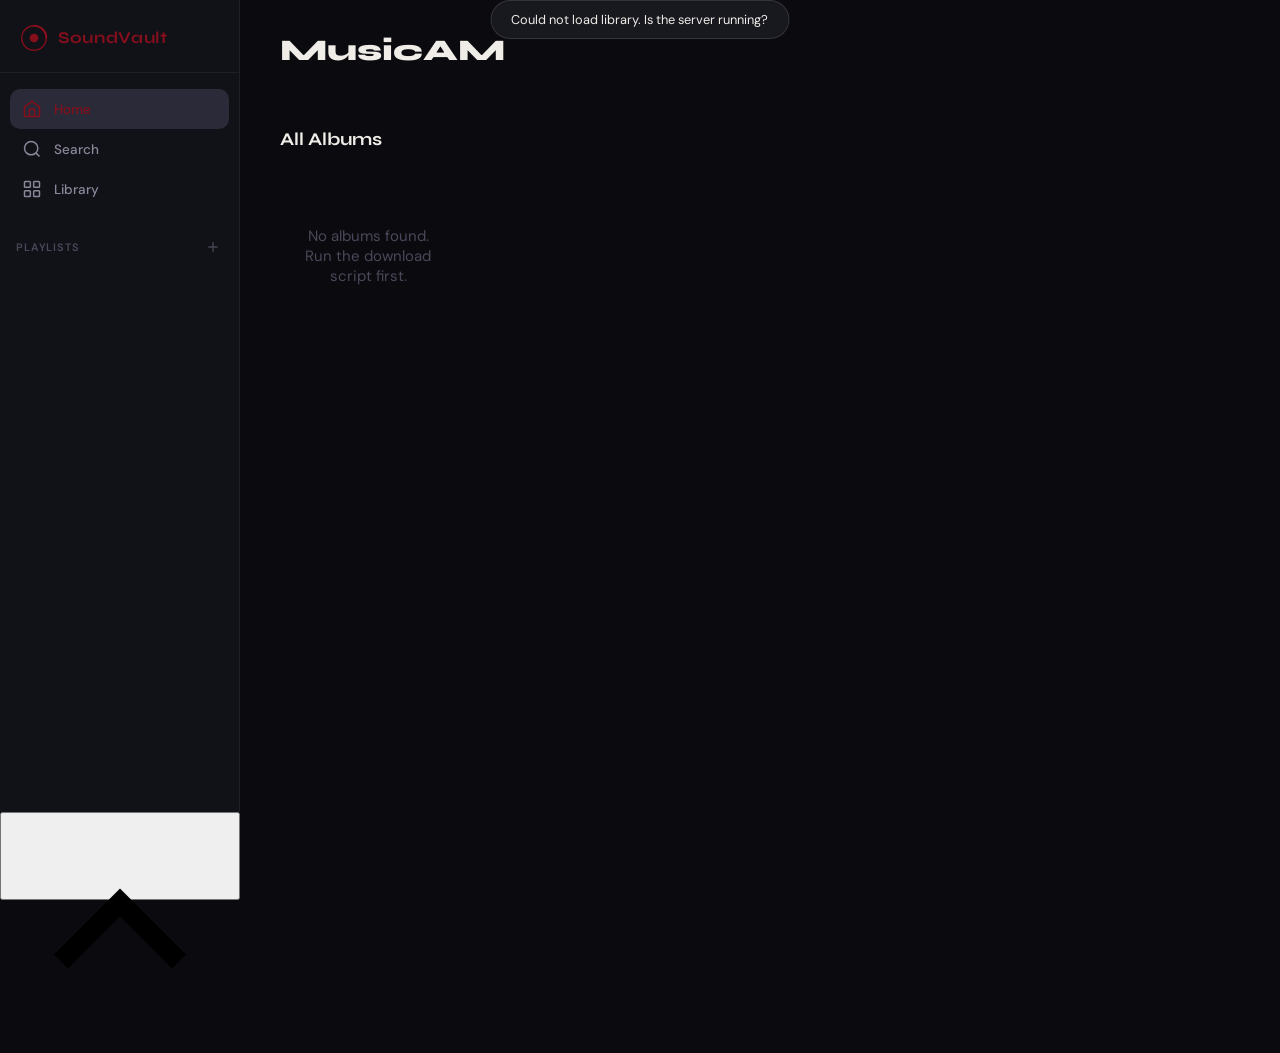
==== commit dc1282d1: "Add back to top button to index.html Added a back to top button with an SVG icon." ====
--- a/index.html
+++ b/index.html
@@ -582,6 +582,13 @@
   <!-- ── Hidden audio element ───────────────────────────────── -->
   <audio id="audio-engine" preload="auto"></audio>
 
+  <!-- ── Back to Top ────────────────────────────────────────── -->
+  <button id="btn-back-to-top" title="Back to top">
+    <svg viewBox="0 0 24 24" fill="none" stroke="currentColor" stroke-width="2">
+      <polyline points="18 15 12 9 6 15" />
+    </svg>
+  </button>
+
   <script src="main.js"></script>
 </body>
 
--- a/style.css
+++ b/style.css
@@ -667,7 +667,9 @@
 }
 
 #search-input,
-#artists-search-input {
+#artists-search-input,
+#songs-search-input,
+#downloaded-search-input {
   width: 100%;
   padding: 14px 20px 14px 46px;
   background: var(--bg-surface);
@@ -681,13 +683,17 @@
 }
 
 #search-input:focus,
-#artists-search-input:focus {
+#artists-search-input:focus,
+#songs-search-input:focus,
+#downloaded-search-input:focus {
   border-color: var(--red-dim);
   box-shadow: 0 0 0 3px var(--red-glow);
 }
 
 #search-input::placeholder,
-#artists-search-input::placeholder {
+#artists-search-input::placeholder,
+#songs-search-input::placeholder,
+#downloaded-search-input::placeholder {
   color: var(--text-muted);
 }
 
@@ -988,10 +994,30 @@
   -webkit-backdrop-filter: blur(20px);
   z-index: 100;
   transition: all var(--t);
+  position: relative;
+  overflow: visible;
 }
 
 #player-bar.hidden {
   display: none !important;
+}
+
+.back-to-top {
+  position: fixed;
+  bottom: 100px;
+  right: 40px;
+  padding: 12px;
+  background: var(--bg-surface);
+  border: 1px solid var(--border);
+  border-radius: 50%;
+  cursor: pointer;
+  transition: opacity var(--t), transform var(--t);
+  z-index: 1000;
+  opacity: 0;
+}
+
+.back-to-top.visible {
+  opacity: 1;
 }
 
 /* Fullscreen Mode */
@@ -1010,15 +1036,30 @@
 }
 
 #player-bar.fullscreen .player-track {
-  flex-direction: column;
-  text-align: center;
-  margin-bottom: 40px;
+  display: grid;
+  grid-template-columns: 1fr 1fr;
+  grid-template-rows: auto auto auto;
+  grid-template-areas:
+    "art art"
+    "info info"
+    "like add";
+  justify-items: center;
+  align-items: center;
+  gap: 12px 0;
+  margin-bottom: 30px;
 }
 
 #player-bar.fullscreen .player-art {
+  grid-area: art;
   width: min(80vw, 320px);
   height: min(80vw, 320px);
   margin-bottom: 24px;
+}
+
+#player-bar.fullscreen .player-info {
+  grid-area: info;
+  text-align: center;
+  margin-bottom: 8px;
 }
 
 #player-bar.fullscreen .player-title {
@@ -1031,6 +1072,18 @@
   font-size: 1rem;
 }
 
+#player-bar.fullscreen .player-like {
+  grid-area: like;
+  justify-self: end;
+  margin-right: 20px;
+}
+
+#player-bar.fullscreen .player-add {
+  grid-area: add;
+  justify-self: start;
+  margin-left: 20px;
+}
+
 #player-bar.fullscreen .player-controls {
   width: 100%;
   max-width: 400px;
@@ -1039,6 +1092,65 @@
 
 #player-bar.fullscreen .player-right {
   justify-content: center;
+}
+
+/* Premium Landscape Fullscreen Optimization */
+@media (orientation: landscape) {
+  #player-bar.fullscreen {
+    display: grid;
+    grid-template-columns: 1fr 1fr;
+    grid-template-rows: 1fr auto;
+    grid-template-areas:
+      "track controls"
+      "track right";
+    align-items: center;
+    gap: 12px 40px;
+    padding: calc(20px + env(safe-area-inset-top)) calc(40px + env(safe-area-inset-right)) calc(20px + env(safe-area-inset-bottom)) calc(40px + env(safe-area-inset-left));
+  }
+
+  #player-bar.fullscreen .player-track {
+    grid-area: track;
+    margin-bottom: 0;
+    gap: 8px 0;
+  }
+
+  #player-bar.fullscreen .player-art {
+    width: min(48vh, 220px);
+    height: min(48vh, 220px);
+    margin-bottom: 8px;
+  }
+
+  #player-bar.fullscreen .player-title {
+    font-size: 1.2rem;
+    margin-bottom: 2px;
+  }
+
+  #player-bar.fullscreen .player-album {
+    font-size: 0.85rem;
+  }
+
+  #player-bar.fullscreen .player-like {
+    margin-right: 12px;
+  }
+
+  #player-bar.fullscreen .player-add {
+    margin-left: 12px;
+  }
+
+  #player-bar.fullscreen .player-controls {
+    grid-area: controls;
+    margin: 0 auto;
+    width: 100%;
+    max-width: 400px;
+  }
+
+  #player-bar.fullscreen .player-right {
+    grid-area: right;
+    width: 100%;
+    max-width: 400px;
+    margin: 0 auto;
+    justify-content: space-between;
+  }
 }
 
 /* Track info */
@@ -1058,7 +1170,48 @@
   display: flex;
   align-items: center;
   justify-content: center;
-  overflow: hidden;
+  overflow: visible;
+  position: relative;
+  transition: transform var(--t-slow);
+}
+
+.player-art::before {
+  content: '';
+  position: absolute;
+  inset: -20px;
+  background: radial-gradient(circle, var(--glow-color, var(--red)) 0%, transparent 70%);
+  opacity: 0.15;
+  filter: blur(25px);
+  z-index: -1;
+  transition: background 0.8s ease, opacity 0.8s ease;
+  pointer-events: none;
+}
+
+#player-bar.playing .player-art::before {
+  animation: glow-pulse 4s ease-in-out infinite;
+}
+
+@keyframes glow-pulse {
+  0%, 100% { opacity: 0.15; transform: scale(1); }
+  50% { opacity: 0.25; transform: scale(1.05); }
+}
+
+.player-art::after {
+  content: '';
+  position: absolute;
+  inset: -10px;
+  background: var(--glow-color, var(--red));
+  filter: blur(20px);
+  opacity: 0.15;
+  z-index: -1;
+  transition: background 0.5s ease, opacity 0.5s ease;
+  border-radius: inherit;
+}
+
+#player-bar.fullscreen .player-art::after {
+  filter: blur(60px);
+  opacity: 0.25;
+  inset: -40px;
 }
 
 .player-art svg {
@@ -1197,6 +1350,27 @@
 
 .progress-track:hover {
   height: 6px;
+}
+
+.progress-tooltip {
+  position: absolute;
+  bottom: 100%;
+  margin-bottom: 8px;
+  padding: 4px 8px;
+  background: var(--bg-raised);
+  border: 1px solid var(--border-hi);
+  border-radius: 4px;
+  font-size: 0.7rem;
+  color: var(--text-primary);
+  pointer-events: none;
+  opacity: 0;
+  transition: opacity 0.2s ease;
+  white-space: nowrap;
+  z-index: 101;
+}
+
+.progress-track:hover .progress-tooltip {
+  opacity: 1;
 }
 
 .progress-bar {
@@ -1392,6 +1566,42 @@
 #queue-list .q-album {
   font-size: 0.75rem;
   color: var(--text-muted);
+}
+
+/* Queue item hover preview */
+#queue-list li {
+  position: relative;
+}
+
+#queue-list li:hover {
+  background: var(--bg-hover);
+  transition: all 0.2s ease;
+}
+
+/* Add play indicator on hover */
+.queue-hover-indicator {
+  position: absolute;
+  top: 50%;
+  right: 12px;
+  transform: translateY(-50%);
+  width: 24px;
+  height: 24px;
+  border-radius: 50%;
+  background: var(--red);
+  opacity: 0;
+  transition: opacity 0.3s ease;
+  pointer-events: none;
+  z-index: 10;
+}
+
+#queue-list li:hover .queue-hover-indicator {
+  opacity: 1;
+}
+
+/* Optional: Add larger play preview on click */
+#queue-list li:active .queue-hover-indicator {
+  width: 36px;
+  height: 36px;
 }
 
 /* ── Modal ─────────────────────────────────────────────────── */
@@ -1991,4 +2201,163 @@
 #ctx-rename:hover {
   background: var(--bg-hover);
   color: var(--red);
-}+}
+
+/* ── Active song wave animation ──────────────────────────────── */
+.songs-list-item.active {
+  background: var(--bg-active);
+  color: var(--red);
+}
+
+.songs-list-item.active .track-title {
+  color: var(--red);
+}
+
+/* Hide the cover art/icon when active */
+.songs-list-item.active .song-thumb-art,
+.songs-list-item.active .song-thumb-icon {
+  display: none !important;
+}
+
+/* Show and center the playing wave indicator inside the thumbnail box */
+.songs-list-item.active .song-thumb .playing-indicator {
+  display: flex !important;
+}
+
+/* ── Stacked Album Covers for Playlists ─────────────────────── */
+.playlist-stacked-art {
+  width: 100%;
+  height: 100%;
+  position: relative;
+  overflow: hidden;
+  display: flex;
+  align-items: center;
+  justify-content: center;
+  background: var(--bg-active);
+  border-radius: inherit;
+}
+
+.playlist-stacked-art .stacked-cover {
+  position: absolute;
+  width: 68%;
+  height: 68%;
+  aspect-ratio: 1;
+  object-fit: cover;
+  border-radius: 6px;
+  box-shadow: 0 6px 16px rgba(0, 0, 0, 0.6);
+  border: 1px solid var(--border-hi);
+  transition: transform var(--t);
+}
+
+/* Rotation fan-out for 2 stacked covers */
+.playlist-stacked-art.stack-2 .stacked-cover:nth-child(1) {
+  transform: translate(-10%, -5%) rotate(-8deg);
+  z-index: 1;
+  opacity: 0.85;
+}
+
+.playlist-stacked-art.stack-2 .stacked-cover:nth-child(2) {
+  transform: translate(10%, 5%) rotate(6deg);
+  z-index: 2;
+}
+
+/* Rotation fan-out for 3 stacked covers */
+.playlist-stacked-art.stack-3 .stacked-cover:nth-child(1) {
+  transform: translate(-20%, -10%) rotate(-12deg);
+  z-index: 1;
+  opacity: 0.75;
+}
+
+.playlist-stacked-art.stack-3 .stacked-cover:nth-child(2) {
+  transform: translate(0%, -5%) rotate(4deg);
+  z-index: 2;
+  opacity: 0.9;
+}
+
+.playlist-stacked-art.stack-3 .stacked-cover:nth-child(3) {
+  transform: translate(20%, 10%) rotate(8deg);
+  z-index: 3;
+}
+
+/* ── Fullscreen Player optimizations ────────────────────────── */
+#player-bar.fullscreen .player-album {
+  width: 100%;
+  max-width: min(85vw, 360px);
+  margin: 0 auto;
+  --scroll-dist: 0px;
+  overflow: hidden;
+  white-space: nowrap;
+  position: relative;
+  text-overflow: clip;
+}
+
+#player-bar.fullscreen .player-album span {
+  display: inline-block;
+  transition: transform 0.5s ease;
+}
+
+#player-bar.fullscreen .player-album.marquee span {
+  animation: player-marquee 10s linear infinite;
+}
+
+@keyframes player-marquee {
+  0%, 15% {
+    transform: translate3d(0, 0, 0);
+  }
+  50%, 65% {
+    transform: translate3d(var(--scroll-dist, 0px), 0, 0);
+  }
+  100% {
+    transform: translate3d(0, 0, 0);
+  }
+}
+
+#player-bar.fullscreen .progress-track {
+  height: 6px;
+}
+
+/* Invisible touch padding overlay to make dragging easier on fingers */
+.progress-track::after {
+  content: '';
+  position: absolute;
+  top: -15px;
+  bottom: -15px;
+  left: 0;
+  right: 0;
+  z-index: 10;
+}
+
+#player-bar.fullscreen .progress-thumb {
+  transform: translate(-50%, -50%) scale(1.2);
+  opacity: 1;
+  pointer-events: none;
+}
+
+#player-bar.fullscreen .ctrl-btn {
+  width: 44px;
+  height: 44px;
+}
+
+#player-bar.fullscreen .ctrl-btn svg {
+  width: 22px;
+  height: 22px;
+}
+
+#player-bar.fullscreen .ctrl-play {
+  width: 56px;
+  height: 56px;
+}
+
+#player-bar.fullscreen .ctrl-play svg {
+  width: 26px;
+  height: 26px;
+}
+
+#player-bar.fullscreen .player-top-controls {
+  gap: 28px;
+}
+
+/* Hide volume wrapper on iOS devices where audio.volume is read-only */
+body.is-ios .volume-wrap {
+  display: none !important;
+}
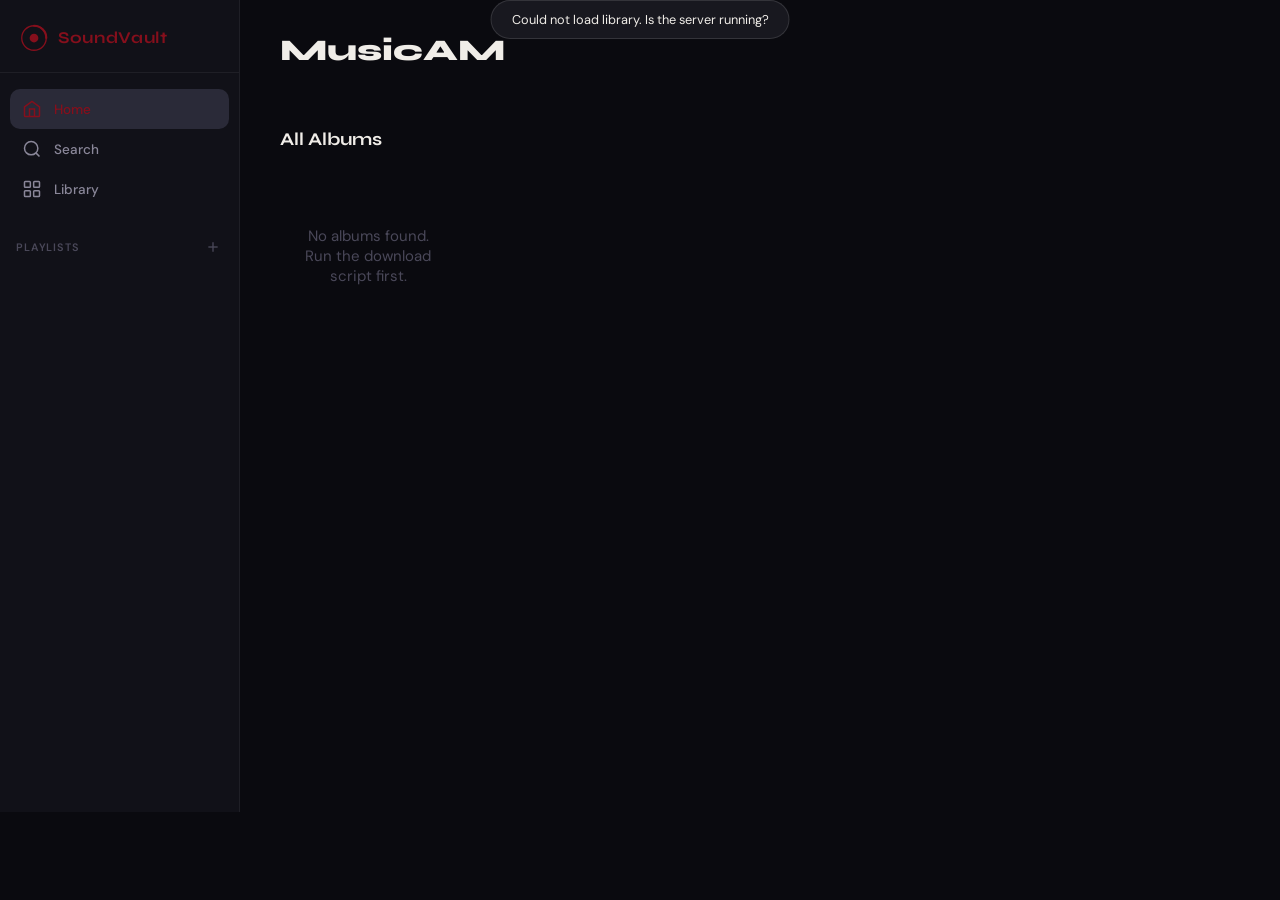
==== commit ccf5d7cc: "Modify audio element and remove back to top button Removed the back to top button and added playsinl" ====
--- a/index.html
+++ b/index.html
@@ -580,14 +580,7 @@
   </ul>
 
   <!-- ── Hidden audio element ───────────────────────────────── -->
-  <audio id="audio-engine" preload="auto"></audio>
-
-  <!-- ── Back to Top ────────────────────────────────────────── -->
-  <button id="btn-back-to-top" title="Back to top">
-    <svg viewBox="0 0 24 24" fill="none" stroke="currentColor" stroke-width="2">
-      <polyline points="18 15 12 9 6 15" />
-    </svg>
-  </button>
+  <audio id="audio-engine" preload="auto" playsinline></audio>
 
   <script src="main.js"></script>
 </body>
--- a/style.css
+++ b/style.css
@@ -994,30 +994,10 @@
   -webkit-backdrop-filter: blur(20px);
   z-index: 100;
   transition: all var(--t);
-  position: relative;
-  overflow: visible;
 }
 
 #player-bar.hidden {
   display: none !important;
-}
-
-.back-to-top {
-  position: fixed;
-  bottom: 100px;
-  right: 40px;
-  padding: 12px;
-  background: var(--bg-surface);
-  border: 1px solid var(--border);
-  border-radius: 50%;
-  cursor: pointer;
-  transition: opacity var(--t), transform var(--t);
-  z-index: 1000;
-  opacity: 0;
-}
-
-.back-to-top.visible {
-  opacity: 1;
 }
 
 /* Fullscreen Mode */
@@ -1170,48 +1150,7 @@
   display: flex;
   align-items: center;
   justify-content: center;
-  overflow: visible;
-  position: relative;
-  transition: transform var(--t-slow);
-}
-
-.player-art::before {
-  content: '';
-  position: absolute;
-  inset: -20px;
-  background: radial-gradient(circle, var(--glow-color, var(--red)) 0%, transparent 70%);
-  opacity: 0.15;
-  filter: blur(25px);
-  z-index: -1;
-  transition: background 0.8s ease, opacity 0.8s ease;
-  pointer-events: none;
-}
-
-#player-bar.playing .player-art::before {
-  animation: glow-pulse 4s ease-in-out infinite;
-}
-
-@keyframes glow-pulse {
-  0%, 100% { opacity: 0.15; transform: scale(1); }
-  50% { opacity: 0.25; transform: scale(1.05); }
-}
-
-.player-art::after {
-  content: '';
-  position: absolute;
-  inset: -10px;
-  background: var(--glow-color, var(--red));
-  filter: blur(20px);
-  opacity: 0.15;
-  z-index: -1;
-  transition: background 0.5s ease, opacity 0.5s ease;
-  border-radius: inherit;
-}
-
-#player-bar.fullscreen .player-art::after {
-  filter: blur(60px);
-  opacity: 0.25;
-  inset: -40px;
+  overflow: hidden;
 }
 
 .player-art svg {
@@ -1350,27 +1289,6 @@
 
 .progress-track:hover {
   height: 6px;
-}
-
-.progress-tooltip {
-  position: absolute;
-  bottom: 100%;
-  margin-bottom: 8px;
-  padding: 4px 8px;
-  background: var(--bg-raised);
-  border: 1px solid var(--border-hi);
-  border-radius: 4px;
-  font-size: 0.7rem;
-  color: var(--text-primary);
-  pointer-events: none;
-  opacity: 0;
-  transition: opacity 0.2s ease;
-  white-space: nowrap;
-  z-index: 101;
-}
-
-.progress-track:hover .progress-tooltip {
-  opacity: 1;
 }
 
 .progress-bar {
@@ -1566,42 +1484,6 @@
 #queue-list .q-album {
   font-size: 0.75rem;
   color: var(--text-muted);
-}
-
-/* Queue item hover preview */
-#queue-list li {
-  position: relative;
-}
-
-#queue-list li:hover {
-  background: var(--bg-hover);
-  transition: all 0.2s ease;
-}
-
-/* Add play indicator on hover */
-.queue-hover-indicator {
-  position: absolute;
-  top: 50%;
-  right: 12px;
-  transform: translateY(-50%);
-  width: 24px;
-  height: 24px;
-  border-radius: 50%;
-  background: var(--red);
-  opacity: 0;
-  transition: opacity 0.3s ease;
-  pointer-events: none;
-  z-index: 10;
-}
-
-#queue-list li:hover .queue-hover-indicator {
-  opacity: 1;
-}
-
-/* Optional: Add larger play preview on click */
-#queue-list li:active .queue-hover-indicator {
-  width: 36px;
-  height: 36px;
 }
 
 /* ── Modal ─────────────────────────────────────────────────── */
@@ -2284,7 +2166,6 @@
   width: 100%;
   max-width: min(85vw, 360px);
   margin: 0 auto;
-  --scroll-dist: 0px;
   overflow: hidden;
   white-space: nowrap;
   position: relative;
@@ -2357,7 +2238,47 @@
   gap: 28px;
 }
 
-/* Hide volume wrapper on iOS devices where audio.volume is read-only */
-body.is-ios .volume-wrap {
-  display: none !important;
-}
+/* ── Back to Top Button ──────────────────────────────────────── */
+#btn-back-to-top {
+  position: fixed;
+  bottom: 100px;
+  right: 24px;
+  z-index: 100;
+  width: 44px;
+  height: 44px;
+  border-radius: 50%;
+  background: var(--surface);
+  border: 1px solid var(--border);
+  color: var(--text-muted);
+  cursor: pointer;
+  display: flex;
+  align-items: center;
+  justify-content: center;
+  opacity: 0;
+  pointer-events: none;
+  transition: opacity 0.25s, transform 0.25s, background 0.2s;
+  box-shadow: 0 4px 16px rgba(0,0,0,0.3);
+}
+
+#btn-back-to-top.visible {
+  opacity: 1;
+  pointer-events: auto;
+}
+
+#btn-back-to-top:hover {
+  background: var(--bg-active);
+  color: var(--text-primary);
+  transform: translateY(-2px);
+}
+
+#btn-back-to-top svg {
+  width: 20px;
+  height: 20px;
+}
+
+@media (max-width: 768px) {
+  #btn-back-to-top {
+    bottom: 120px;
+    right: 16px;
+  }
+}
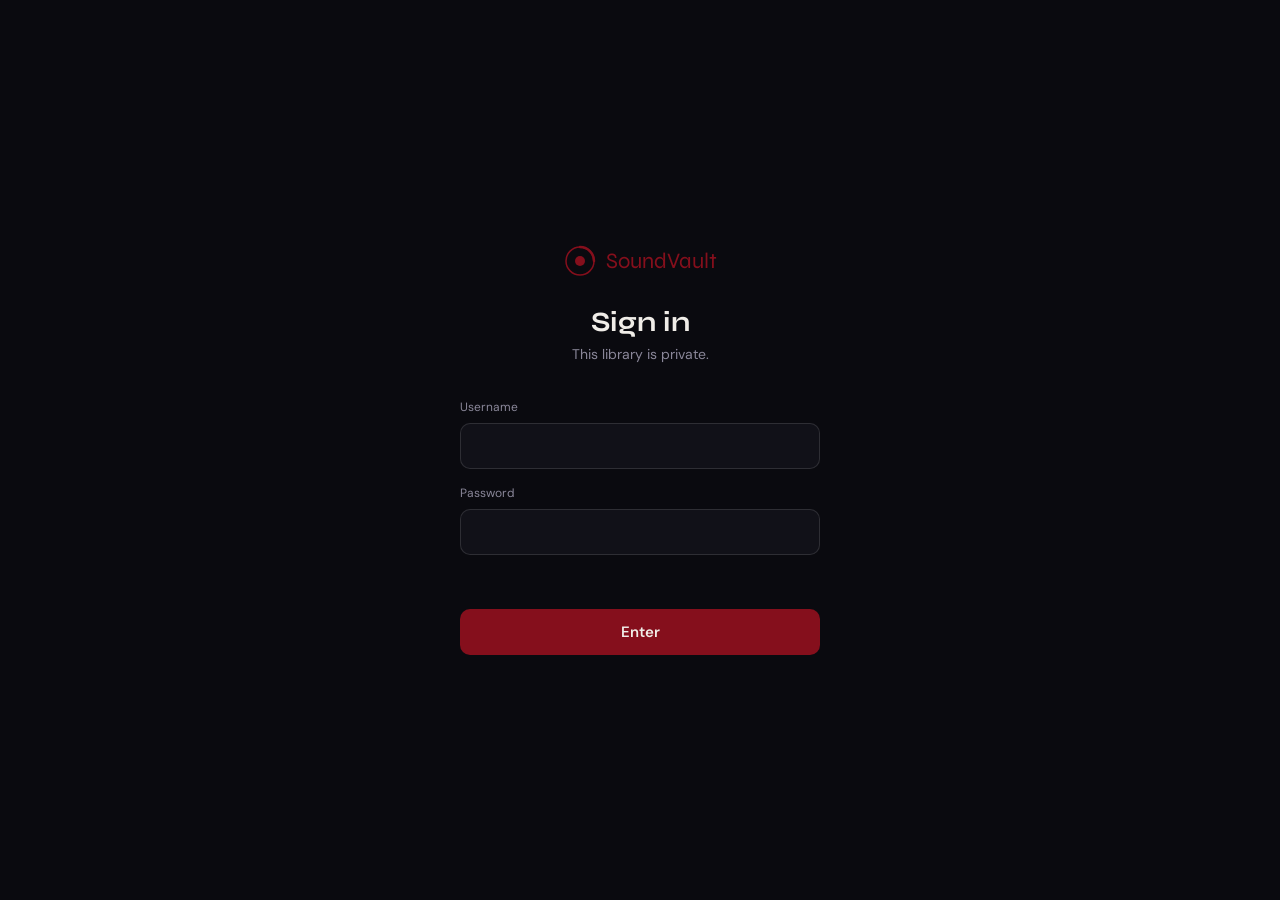
==== commit 59b57f6f: "Add login gate: index.html, main.js, style.css, sw.js changes" ====
--- a/index.html
+++ b/index.html
@@ -579,10 +579,36 @@
     <li id="ctx-rename">Rename</li>
   </ul>
 
-  <!-- ── Hidden audio element ───────────────────────────────── -->
-  <audio id="audio-engine" preload="auto" playsinline></audio>
+  <!-- ── Login Gate (visible until the iMac server issues a token) ── -->
+  <div id="login-gate">
+    <div class="login-card">
+      <div class="login-logo">
+        <svg viewBox="0 0 32 32" fill="none">
+          <circle cx="16" cy="16" r="14" stroke="currentColor" stroke-width="1.5" />
+          <circle cx="16" cy="16" r="5" fill="currentColor" />
+          <path d="M16 2 A14 14 0 0 1 30 16" stroke="currentColor" stroke-width="2.5" stroke-linecap="round" />
+        </svg>
+        <span>SoundVault</span>
+      </div>
+      <h2 class="login-title">Sign in</h2>
+      <p class="login-sub">This library is private.</p>
+      <form id="login-form" autocomplete="on">
+        <label class="login-label" for="login-username">Username</label>
+        <input id="login-username" name="username" type="text" autocomplete="username" autocapitalize="none"
+          spellcheck="false" required />
+        <label class="login-label" for="login-password">Password</label>
+        <input id="login-password" name="password" type="password" autocomplete="current-password" required />
+        <p id="login-error" class="login-error" role="alert"></p>
+        <button type="submit" id="login-submit">Enter</button>
+      </form>
+    </div>
+  </div>
+
+  <!-- ── Hidden audio elements ─────────────────────────────── -->
+  <audio id="audio-engine" preload="auto" playsinline x-webkit-airplay="allow"></audio>
+  <audio id="audio-preload" preload="auto" playsinline x-webkit-airplay="allow"></audio>
 
   <script src="main.js"></script>
 </body>
 
-</html>
+</html>
--- a/style.css
+++ b/style.css
@@ -994,10 +994,30 @@
   -webkit-backdrop-filter: blur(20px);
   z-index: 100;
   transition: all var(--t);
+  position: relative;
+  overflow: visible;
 }
 
 #player-bar.hidden {
   display: none !important;
+}
+
+.back-to-top {
+  position: fixed;
+  bottom: 100px;
+  right: 40px;
+  padding: 12px;
+  background: var(--bg-surface);
+  border: 1px solid var(--border);
+  border-radius: 50%;
+  cursor: pointer;
+  transition: opacity var(--t), transform var(--t);
+  z-index: 1000;
+  opacity: 0;
+}
+
+.back-to-top.visible {
+  opacity: 1;
 }
 
 /* Fullscreen Mode */
@@ -1150,7 +1170,48 @@
   display: flex;
   align-items: center;
   justify-content: center;
-  overflow: hidden;
+  overflow: visible;
+  position: relative;
+  transition: transform var(--t-slow);
+}
+
+.player-art::before {
+  content: '';
+  position: absolute;
+  inset: -20px;
+  background: radial-gradient(circle, var(--glow-color, var(--red)) 0%, transparent 70%);
+  opacity: 0.15;
+  filter: blur(25px);
+  z-index: -1;
+  transition: background 0.8s ease, opacity 0.8s ease;
+  pointer-events: none;
+}
+
+#player-bar.playing .player-art::before {
+  animation: glow-pulse 4s ease-in-out infinite;
+}
+
+@keyframes glow-pulse {
+  0%, 100% { opacity: 0.15; transform: scale(1); }
+  50% { opacity: 0.25; transform: scale(1.05); }
+}
+
+.player-art::after {
+  content: '';
+  position: absolute;
+  inset: -10px;
+  background: var(--glow-color, var(--red));
+  filter: blur(20px);
+  opacity: 0.15;
+  z-index: -1;
+  transition: background 0.5s ease, opacity 0.5s ease;
+  border-radius: inherit;
+}
+
+#player-bar.fullscreen .player-art::after {
+  filter: blur(60px);
+  opacity: 0.25;
+  inset: -40px;
 }
 
 .player-art svg {
@@ -1289,6 +1350,27 @@
 
 .progress-track:hover {
   height: 6px;
+}
+
+.progress-tooltip {
+  position: absolute;
+  bottom: 100%;
+  margin-bottom: 8px;
+  padding: 4px 8px;
+  background: var(--bg-raised);
+  border: 1px solid var(--border-hi);
+  border-radius: 4px;
+  font-size: 0.7rem;
+  color: var(--text-primary);
+  pointer-events: none;
+  opacity: 0;
+  transition: opacity 0.2s ease;
+  white-space: nowrap;
+  z-index: 101;
+}
+
+.progress-track:hover .progress-tooltip {
+  opacity: 1;
 }
 
 .progress-bar {
@@ -1484,6 +1566,42 @@
 #queue-list .q-album {
   font-size: 0.75rem;
   color: var(--text-muted);
+}
+
+/* Queue item hover preview */
+#queue-list li {
+  position: relative;
+}
+
+#queue-list li:hover {
+  background: var(--bg-hover);
+  transition: all 0.2s ease;
+}
+
+/* Add play indicator on hover */
+.queue-hover-indicator {
+  position: absolute;
+  top: 50%;
+  right: 12px;
+  transform: translateY(-50%);
+  width: 24px;
+  height: 24px;
+  border-radius: 50%;
+  background: var(--red);
+  opacity: 0;
+  transition: opacity 0.3s ease;
+  pointer-events: none;
+  z-index: 10;
+}
+
+#queue-list li:hover .queue-hover-indicator {
+  opacity: 1;
+}
+
+/* Optional: Add larger play preview on click */
+#queue-list li:active .queue-hover-indicator {
+  width: 36px;
+  height: 36px;
 }
 
 /* ── Modal ─────────────────────────────────────────────────── */
@@ -2166,6 +2284,7 @@
   width: 100%;
   max-width: min(85vw, 360px);
   margin: 0 auto;
+  --scroll-dist: 0px;
   overflow: hidden;
   white-space: nowrap;
   position: relative;
@@ -2238,47 +2357,118 @@
   gap: 28px;
 }
 
-/* ── Back to Top Button ──────────────────────────────────────── */
-#btn-back-to-top {
+/* Hide volume wrapper on iOS devices where audio.volume is read-only */
+body.is-ios .volume-wrap {
+  display: none !important;
+}
+/* ── Login Gate ───────────────────────────────────────────── */
+#login-gate {
   position: fixed;
-  bottom: 100px;
-  right: 24px;
-  z-index: 100;
-  width: 44px;
-  height: 44px;
-  border-radius: 50%;
-  background: var(--surface);
-  border: 1px solid var(--border);
-  color: var(--text-muted);
-  cursor: pointer;
+  inset: 0;
+  z-index: 20000;
   display: flex;
   align-items: center;
   justify-content: center;
-  opacity: 0;
-  pointer-events: none;
-  transition: opacity 0.25s, transform 0.25s, background 0.2s;
-  box-shadow: 0 4px 16px rgba(0,0,0,0.3);
-}
-
-#btn-back-to-top.visible {
-  opacity: 1;
-  pointer-events: auto;
-}
-
-#btn-back-to-top:hover {
-  background: var(--bg-active);
+  background: var(--bg-deep);
+  padding: 24px;
+}
+
+#login-gate.hidden {
+  display: none !important;
+}
+
+.login-card {
+  width: 100%;
+  max-width: 360px;
+  text-align: center;
+}
+
+.login-logo {
+  display: flex;
+  align-items: center;
+  justify-content: center;
+  gap: 10px;
+  color: var(--red);
+  font-family: var(--font-display);
+  font-size: 22px;
+  margin-bottom: 28px;
+}
+
+.login-logo svg {
+  width: 32px;
+  height: 32px;
+}
+
+.login-title {
+  font-family: var(--font-display);
+  font-size: 28px;
   color: var(--text-primary);
-  transform: translateY(-2px);
-}
-
-#btn-back-to-top svg {
-  width: 20px;
-  height: 20px;
-}
-
-@media (max-width: 768px) {
-  #btn-back-to-top {
-    bottom: 120px;
-    right: 16px;
-  }
-}
+  margin: 0 0 6px;
+}
+
+.login-sub {
+  color: var(--text-secondary);
+  font-size: 14px;
+  margin: 0 0 28px;
+}
+
+#login-form {
+  display: flex;
+  flex-direction: column;
+  gap: 8px;
+  text-align: left;
+}
+
+.login-label {
+  font-size: 12px;
+  color: var(--text-secondary);
+  margin-top: 8px;
+}
+
+#login-form input {
+  width: 100%;
+  padding: 12px 14px;
+  border: 1px solid var(--border-hi);
+  border-radius: var(--radius);
+  background: var(--bg-surface);
+  color: var(--text-primary);
+  font-family: var(--font-body);
+  font-size: 15px;
+  outline: none;
+  transition: border-color var(--t);
+}
+
+#login-form input:focus {
+  border-color: var(--red);
+}
+
+.login-error {
+  min-height: 18px;
+  margin: 8px 0 0;
+  font-size: 13px;
+  color: var(--red-glow);
+  text-align: center;
+}
+
+#login-submit {
+  margin-top: 12px;
+  padding: 13px;
+  border: none;
+  border-radius: var(--radius);
+  background: var(--red);
+  color: var(--text-primary);
+  font-family: var(--font-body);
+  font-size: 15px;
+  font-weight: 600;
+  cursor: pointer;
+  transition: filter var(--t);
+}
+
+#login-submit:hover {
+  filter: brightness(1.25);
+}
+
+#login-submit:disabled {
+  opacity: .6;
+  cursor: default;
+}
